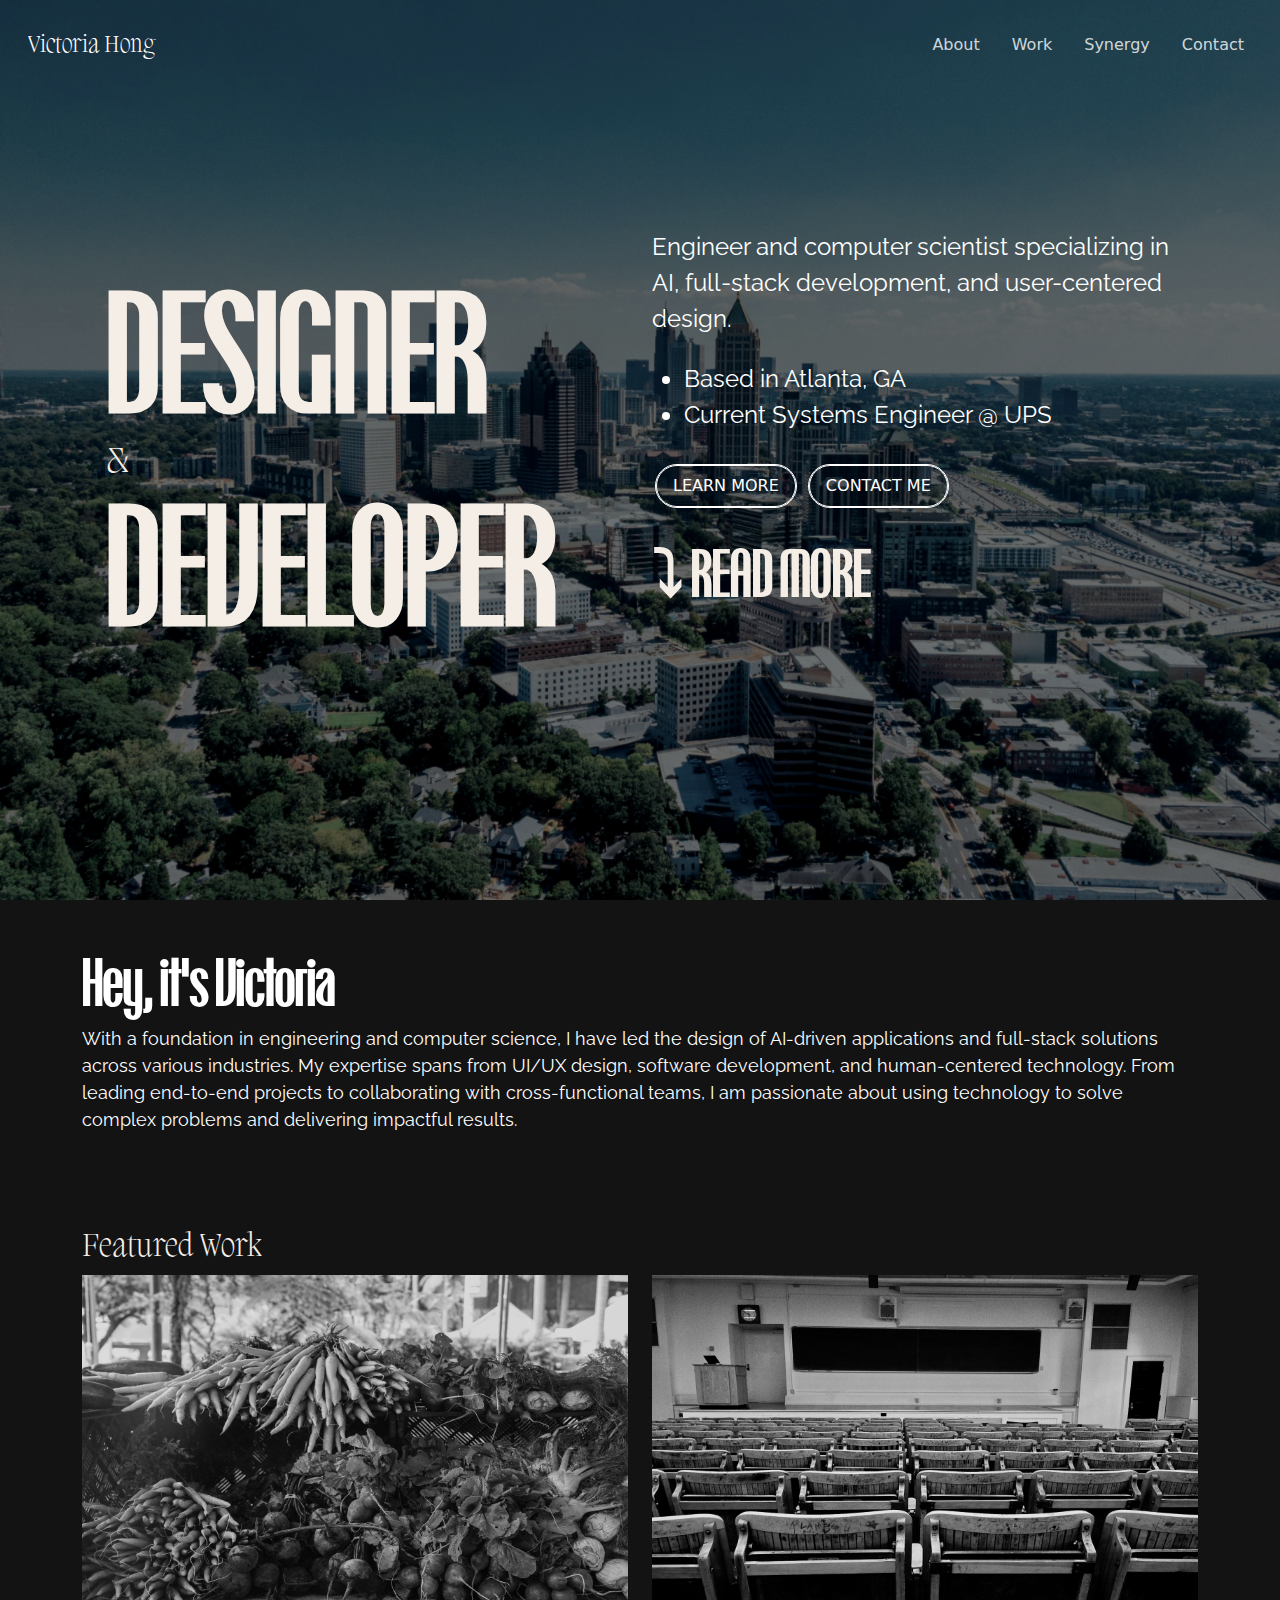
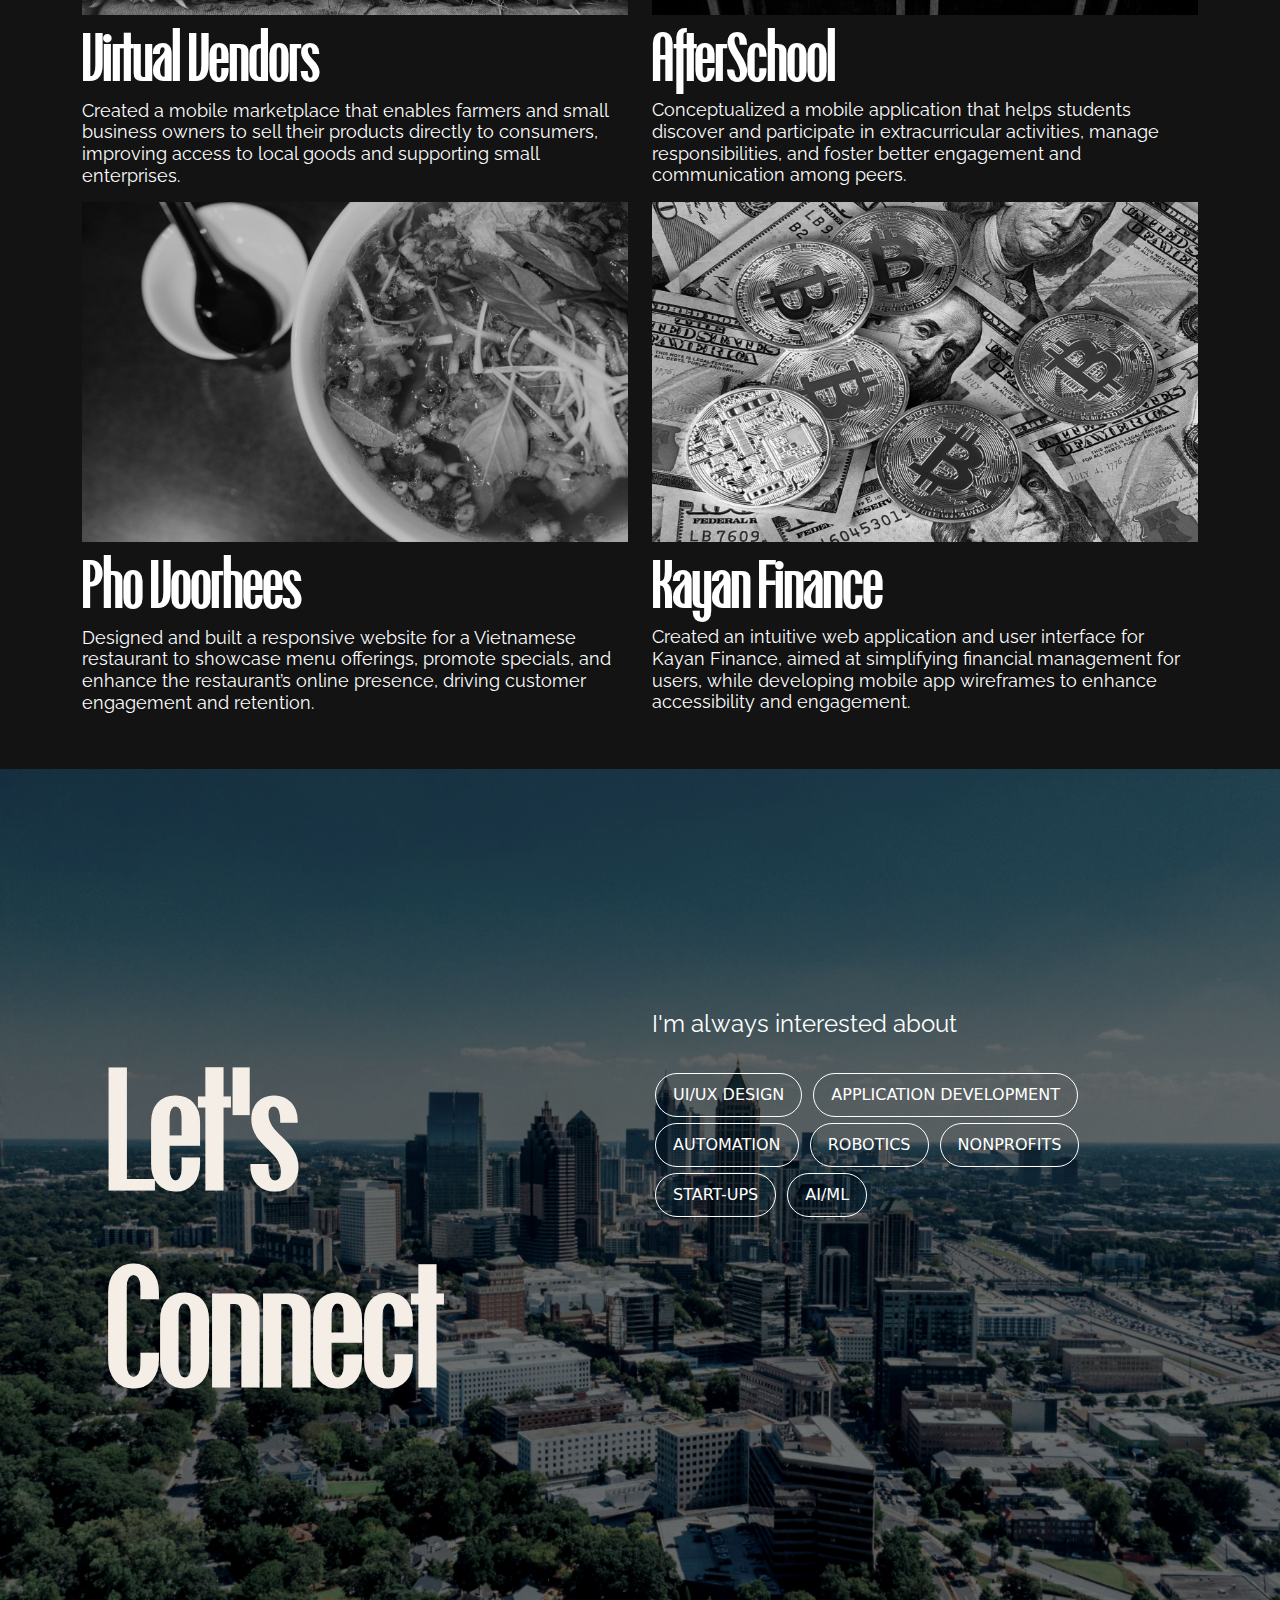
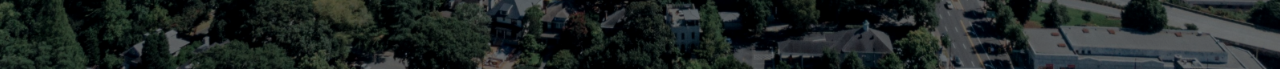
==== index.html @ 9d94641c "Fixed Virtual Vendors and Added Img" ====
<!DOCTYPE html>
<html lang="en">

<head>
  <meta charset="utf-8">
  <meta content="width=device-width, initial-scale=1.0" name="viewport">

  <title>Victoria Hong</title>
  <meta content="" name="description">
  <meta content="" name="keywords">

  <!-- Google Fonts -->
  <link rel="preconnect" href="https://fonts.googleapis.com"> 
  <link rel="preconnect" href="https://fonts.gstatic.com" crossorigin> 
  <link href="https://fonts.googleapis.com/css2?family=Raleway:ital,wght@0,100..900;1,100..900&display=swap" rel="stylesheet">
  <link href="vendor/bootstrap/css/bootstrap.min.css" rel="stylesheet">
  <link href="vendor/bootstrap-icons/bootstrap-icons.css" rel="stylesheet">
  <link href="vendor/boxicons/css/boxicons.min.css" rel="stylesheet">
  <link href="vendor/glightbox/css/glightbox.min.css" rel="stylesheet">
  <link href="vendor/swiper/swiper-bundle.min.css" rel="stylesheet">

  <!-- Template Main CSS File -->
  <link href="style.css" rel="stylesheet">

  
</head>

<body>

  <!-- ======= Header ======= -->
  <header id="header" class="">
    <div class="d-flex justify-content-between">
      <div class="logo">
        <h1><a href="index.html">Victoria Hong</a></h1>
      </div>

      <nav id="navbar" class="navbar">
        <ul>
            <li><a class="nav-link scrollto" href="#about">About</a></li>
            <li><a class="nav-link scrollto" href="#portfolio">Work</a></li>
            <li><a class="nav-link scrollto" href="synergy.html">Synergy</a></li> 
            <li><a class="nav-link scrollto" href="#footer">Contact</a></li> 

        </ul>
        <i class="bi bi-list mobile-nav-toggle"></i>
      </nav><!-- .navbar -->
    </div>
  </header><!-- End Header -->

  <!-- ======= Hero Section ======= -->
  <section id="hero" class="d-flex justify-content-center align-items-center">
    <div class="container row">
        <div class="col-lg-6" data-aos="fade-left">
            <h1 class="uppercase">
                <span class="split">
                    <div>Designer</div>
                    <div class="symbol">
                        <h2>&</h2>
                    </div>
                </span>
            </h1>
            <h1 class="uppercase">
                <span class="split">
                    <div>Developer</div>
                </span>
            </h1>
        </div>
        <div class="col-lg-6" data-aos="fade-right">
            <p style="padding-bottom:8px;">Engineer and computer scientist specializing in AI, full-stack development, and user-centered design.</p>
            <div style="padding-bottom:16px;">
              <ul>
                <li>Based in Atlanta, GA</li>
                <li>Current Systems Engineer @ UPS</li>
              </ul>
            </div>

            <div>
                <a href="#about" class="btn-contact scrollto" style="margin: 0 .25em .5em;">Learn More</a>
                <a href="#footer" class="btn-contact scrollto" style="margin: 0 .25em .5em;">Contact Me</a>
            </div>
            <div data-aos="fade-down">
              <a href="#about" class="scrollto">
                <h3 class="uppercase" style="padding-top:16px;">&#10549; read more</h3>
              </a>
            </div>
        </div>
    </div>
  </section><!-- End Hero -->

  <main id="main">
    <!-- ======= About Section ======= -->
     <section id="about" class="about section-bg">
        <div class="container" data-aos="fade-up">
            <h2 class="">
                Hey, it's Victoria
            </h2>
            <p>
                With a foundation in engineering and computer science, I have led 
                the design of AI-driven applications and full-stack solutions across 
                various industries. My expertise spans from UI/UX design, software development, 
                and human-centered technology. From leading end-to-end projects to 
                collaborating with cross-functional teams, I am passionate about using 
                technology to solve complex problems and delivering impactful results.
            </p>
         <!--   
            <div>
                <a href="#about" class="btn-contact scrollto">Read My Story</a>
            </div>
-->
        </div>

     </section>

    <!-- ======= Portfolio Section ======= -->
    <section id="portfolio" class="portfolio section-bg">
      <div class="container">

        <div class="" data-aos="fade-up">
          <h1>Featured Work</h1>
        </div>

        <div class="row portfolio-container">
          <div class="col-lg-6 col-md-6 portfolio-item filter-app" data-aos="fade-up" style="padding-bottom: 8px;">
            <div class="portfolio-links">
              <a href="virtualvendors.html" title="Virtual Vendors">
                <img src="img/portfolio/VirtualVendors.jpg" class="img-fluid" alt="">
              </a>
            </div>
            <div class="portfolio-info">
              <a href="virtualvendors.html" title="Virtual Vendors"><h2>Virtual Vendors</h2></a>
              <h3>Created a mobile marketplace that enables farmers and small business owners to sell 
                their products directly to consumers, improving access to local goods and supporting 
                small enterprises.</h3>
            </div>
          </div>
<!--
          <div class="col-lg-6 col-md-6 portfolio-item filter-app" data-aos="fade-up">
            <div class="portfolio-links">
              <a href="zumper.html" title="Zumper">
                <img src="img/portfolio/Zumper.png" class="img-fluid" alt="">
              </a>
            </div>
            <div class="portfolio-info">
              <a href="zumper.html" title="Zumper"><h2>Zumper</h2></a>
              <h3>Integrated social and collaborative functionalities into a home-finding platform, 
                streamlining the process of finding compatible roommates and fostering a more 
                interactive, community-oriented experience.</h3>
            </div>
          </div>

          <div class="col-lg-6 col-md-6 portfolio-item filter-app" data-aos="fade-up" style="padding-bottom: 8px;">
            <div class="portfolio-links">
              <a href="/img/portfolio/getinvolved.pdf" title="getInvolved">
                <img src="img/portfolio/getInvolved.jpg" class="img-fluid" alt="">
              </a>
            </div>
            <div>
              <a href="/img/portfolio/getinvolved.pdf" title="getInvolved"><h2>getInvolved</h2></a>
              <h3>Removed barriers to facilitate student discovery and growth</h3>
            </div>
          </div>
-->
          <div class="col-lg-6 col-md-6 portfolio-item filter-app" data-aos="fade-up" style="padding-bottom: 8px;">
            <div class="portfolio-links">
              <a href="afterschool.html" title="AfterSchool">
                <img src="img/portfolio/AfterSchool.jpg" class="img-fluid" alt="">
              </a>
            </div>
            <div class="portfolio-info">
              <a href="afterschool.html" title="AfterSchool"><h2>AfterSchool</h2></a>
              <h3>Conceptualized a mobile application that helps students discover and 
                participate in extracurricular activities, manage responsibilities, and foster 
                better engagement and communication among peers.</h3>
            </div>
          </div>

          <div class="col-lg-6 col-md-6 portfolio-item filter-app" data-aos="fade-up" style="padding-bottom: 8px;">
            <div class="portfolio-links">
              <a href="https://github.com/vkh12/phovoorhees?tab=readme-ov-file" title="Pho Voorhees">
                <img src="img/portfolio/PhoVoorhees.jpg"class="img-fluid" alt="">
              </a>
            </div>
            <div class="portfolio-info">
              <a href="https://github.com/vkh12/phovoorhees?tab=readme-ov-file" title="Pho Voorhees"><h2>Pho Voorhees</h2></a>
              <h3>Designed and built a responsive website for a Vietnamese restaurant to showcase menu 
                offerings, promote specials, and enhance the restaurant’s online presence, driving 
                customer engagement and retention.</h3>
            </div>
          </div>

          <div class="col-lg-6 col-md-6 portfolio-item filter-app" data-aos="fade-up" style="padding-bottom: 8px;">
            <div class="portfolio-links">
              <a href="https://github.com/vkh12/KayanFinance" title="Kayan Finance">
                <img src="img/portfolio/KayanFinance.jpg"class="img-fluid" alt="">
              </a>
            </div>
            <div class="portfolio-info">
              <a href="https://github.com/vkh12/KayanFinance" title="Kayan Finance"><h2>Kayan Finance</h2></a>
              <h3>Created an intuitive web application and user interface for Kayan Finance, aimed at simplifying financial management for users, while developing mobile app wireframes to enhance accessibility and engagement.</h3>
            </div>
          </div>

        </div>

      </div>
    </section><!-- End Portfolio Section -->

  </main><!-- End #main -->

  <!-- ======= Footer ======= -->
  <footer id="footer" class="d-flex flex-column justify-content-center align-items-center">
    <div class="container row" data-aos="fade-up">
        <div class="col-md-6">
            <h1 class="uppercase">
                <div>Let's</div>
                <div>Connect</div>
            </h1>
        </div>
        <div class="col-md-6">
            <div>
                <p style="padding-bottom:16px;">I'm always interested about</p>
                <div>
                    <a class="btn btn-interests">UI/UX Design</a>
                    <a class="btn btn-interests">Application Development</a>
                    <a class="btn btn-interests">Automation</a>
                    <a class="btn btn-interests">Robotics</a>
                    <a class="btn btn-interests">Nonprofits</a>
                    <a class="btn btn-interests">Start-ups</a>
                    <a class="btn btn-interests">AI/ML</a>
                </div>
            </div>
        </div>
    </div>
  </footer><!-- End Footer -->

<!-- Vendor JS Files -->
<script src="vendor/aos/aos.js"></script>
<script src="vendor/bootstrap/js/bootstrap.bundle.min.js"></script>
<script src="vendor/glightbox/js/glightbox.min.js"></script>
<script src="vendor/isotope-layout/isotope.pkgd.min.js"></script>
<script src="vendor/swiper/swiper-bundle.min.js"></script>
<script src="vendor/php-email-form/validate.js"></script>

<!-- Template Main JS File -->
<script src="main.js"></script>

</body>

</html>
---- style.css ----
/*--------------------------------------------------------------
# General
--------------------------------------------------------------*/
@font-face {
    font-family: Migra; 
    src: url('Migra-Extralight.otf');
}
@font-face {
    font-family: PPTalisman;
    src: url(PPTalisman-Compressed-Medium.otf);
}
body {
  color: white;
}
a {
  color: white;
  text-decoration: none;
  text-transform: none;
}
h1 {
  font-family: "PPTalisman",sans-serif;
  font-size: 164px;
  font-weight: 600;
  letter-spacing: -2%;
  color: #f5eee6;
  font-feature-settings: "lnum";
}
h2 {
  font-family: "Migra", sans-serif;
  font-weight: 400;
  font-style: normal;
  color: #f5eee6;
  font-size: 36px;
  font-feature-settings: "lnum";
}
p {
  font-family: "Raleway", sans-serif;
  font-weight: 400;
  font-style: normal;
  color: white;
  font-size: 24px;
  font-feature-settings: "lnum";
}


/*--------------------------------------------------------------
# Back to top button
--------------------------------------------------------------*/
.back-to-top {
  position: fixed;
  visibility: hidden;
  opacity: 0;
  right: 15px;
  bottom: 15px;
  z-index: 996;
  background: #1bac91;
  width: 40px;
  height: 40px;
  border-radius: 4px;
  transition: all 0.4s;
}
.back-to-top i {
  font-size: 28px;
  color: #fff;
  line-height: 0;
}
.back-to-top:hover {
  background: #21cfaf;
  color: #fff;
}
.back-to-top.active {
  visibility: visible;
  opacity: 1;
}

/*--------------------------------------------------------------
# Disable aos animation delay on mobile devices
--------------------------------------------------------------*/
@media screen and (max-width: 768px) {
  [data-aos-delay] {
    transition-delay: 0 !important;
  }
}
/*--------------------------------------------------------------
# Header
--------------------------------------------------------------*/
#header {
  background: transparent;
  position: absolute;
  width: 100%;
  left: 0;
  top: 0;
  z-index: 99;  
  padding: 24px 20px;
  transition: background 0.3s ease;
}
#header .logo h1 {
    font-size: 24px;
    font-weight: 500;
    font-family: "Migra", sans-serif;
    font-style: normal;
    padding: 8px 8px;

}
#header .logo h1 a, #header .logo h1 a:hover {
  color: #fff;
  text-decoration: none;
}

/*--------------------------------------------------------------
# Navigation Menu
--------------------------------------------------------------*/
/**
* Desktop Navigation 
*/
.navbar {
  padding: 0;
  margin-top:-10px;
}
.navbar ul {
  margin: 0;
  padding: 0;
  display: flex;
  list-style: none;
  align-items: center;
}
.navbar li {
  position: relative;
}
.navbar a, .navbar a:focus {
  display: flex;
  align-items: center;
  justify-content: space-between;
  font-size: 16px;
  color: rgba(255, 255, 255, 0.8);
  white-space: nowrap;
  transition: 0.3s;
  position: relative;
}
.navbar a i, .navbar a:focus i {
  font-size: 16px;
  line-height: 0;
  margin-left: 5px;
}
.navbar > ul > li > a:before {
  content: "";
  position: absolute;
  width: 100%;
  height: 3px;
  bottom: 3px;
  left: 0;
  background-color: white;
  visibility: hidden;
  transition: all 0.3s ease-in-out 0s;
}
.navbar a:hover:before, .navbar li:hover > a:before, .navbar .active:before {
  visibility: visible;
  width: 100%;
}
.navbar a:hover, .navbar .active, .navbar .active:focus, .navbar li:hover > a {
  color: #fff;
}
.navbar .dropdown ul {
  display: block;
  position: absolute;
  left: 0;
  top: 100%;
  margin: 0;
  padding: 8px 0;
  z-index: 99;
  opacity: 0;
  visibility: hidden;
  background-color: #131313;
  transition: 0.3s;
}
.navbar .dropdown ul li {
  min-width: 200px;
}
.navbar .dropdown ul a {
  padding: 8px 16px;
  font-size: 16px;
  text-transform: none;
  font-weight: 500;
  color: #062822;
}
.navbar .dropdown ul a i {
  font-size: 16px;
}
.navbar .dropdown ul a:hover, .navbar .dropdown ul .active:hover, .navbar .dropdown ul li:hover > a {
  color: #f5eee6;
}
.navbar .dropdown:hover > ul {
  opacity: 1;
  visibility: visible;
}
.navbar .dropdown .dropdown ul {
  top: 0;
  left: calc(100% - 30px);
  visibility: hidden;
}
.navbar .dropdown .dropdown:hover > ul {
  opacity: 1;
  top: 0;
  left: 100%;
  visibility: visible;
}
@media (max-width: 1366px) {
  .navbar .dropdown .dropdown ul {
    left: -90%;
  }
  .navbar .dropdown .dropdown:hover > ul {
    left: -100%;
  }
}

/**
* Mobile Navigation 
*/
.mobile-nav-toggle {
  color: #fff;
  font-size: 24px;
  cursor: pointer;
  display: none;
  line-height: 0;
  transition: 0.5s;
}

@media (max-width: 991px) {
  .mobile-nav-toggle {
    display: block;
    margin-top: 16px;

  }

  .navbar ul {
    display: none;
  }
}
.navbar-mobile {
  position: fixed;
  overflow: hidden;
  top: 0;
  right: 0;
  left: 0;
  bottom: 0;
  background-color: #131313;
  transition: 0.3s;
  z-index: 0;
}
.navbar-mobile .mobile-nav-toggle {
  position: absolute;
  top:16px;
  right:16px;
}
.navbar-mobile ul {
  display: block;
  position: absolute;
  top: 32px;
  right: 16px;
  bottom: 16px;
  left: 16px;
  padding: 16px 0;
  background-color: #131313;
  overflow-y: auto;
  transition: 0.3s;
}
.navbar-mobile > ul > li + li {
  margin: 0;
}
.navbar-mobile a:hover:before, .navbar-mobile li:hover > a:before, .navbar-mobile .active:before {
  visibility: hidden;
}
.navbar-mobile a, .navbar-mobile a:focus {
  padding: 16px 16px;
  font-size: 16px;
  color: white;
}
.navbar-mobile a:hover, .navbar-mobile .active, .navbar-mobile li:hover > a {
  color: #f5eee6;
}
.navbar-mobile .getstarted, .navbar-mobile .getstarted:focus {
  margin: 8px;
}
.navbar-mobile .dropdown ul {
  position: static;
  display: none;
  margin: 8px 16px;
  padding: 8px 0;
  z-index: 99;
  opacity: 1;
  visibility: visible;
  background: #fff;
  box-shadow: 0px 0px 30px rgba(127, 137, 161, 0.25);
}
.navbar-mobile .dropdown ul li {
  min-width: 200px;
}
.navbar-mobile .dropdown ul a {
  padding: 8px 8px;
}
.navbar-mobile .dropdown ul a i {
  font-size: 16px;
}
.navbar-mobile .dropdown ul a:hover, .navbar-mobile .dropdown ul .active:hover, .navbar-mobile .dropdown ul li:hover > a {
  color: #f5eee6;
}
.navbar-mobile .dropdown > .dropdown-active {
  display: block;
}

/*--------------------------------------------------------------
# Hero Section
--------------------------------------------------------------*/
#hero {
  width: 100%;
  height: calc(100vh);
  background: url("img/hero-bg.jpg") center center;
  background-size: cover;
  position: relative;
}
#hero:before {
  content: "";
  background: rgba(0, 0, 0, 0.4);
  position: absolute;
  bottom: 0;
  top: 0;
  left: 0;
  right: 0;
}
#hero .container {
  z-index: 1;
}
#hero .uppercase {
    text-transform: uppercase;
}
#hero .symbol{
    font-family: "Migra", sans-serif;
    font-weight: 400;
    font-style: normal;
    color: white;
    font-size: 36px;
    display: block;
    position: absolute;
}
#hero .split {
    display: inline;
}
#hero h1 {
    font-family: "PPTalisman",sans-serif;
    font-size: 164px;
    font-weight: 600;
    letter-spacing: -2%;
    color: #f5eee6;
    display: block;
    margin-block-start: 0.1em;
    margin-block-end: 0.1em;
    margin-inline-start: 0px;
    margin-inline-end: 0px;
}
#hero h2 {
    font-family: "Migra", sans-serif;
    font-weight: 400;
    font-style: normal;
    color: #f5eee6;
    font-size: 36px;
    display: block;
    position: absolute;
}
#hero h3 {
  font-family: "PPTalisman",sans-serif;
  font-size: 64px;
  font-weight: 600;
  letter-spacing: -2%;
  color: #f5eee6;
}
#hero p {
    font-family: "Raleway", sans-serif;
    font-weight: 400;
    font-style: normal;
    color: white;
    font-size: 24px;
}
#hero ul li {
  font-family: "Raleway", sans-serif;
  font-weight: 400;
  font-style: normal;
  color: white;
  font-size: 24px;
}
#hero .btn-contact {
    font-size:16px;
    font-weight: 400;
    text-decoration: none;
    text-transform: uppercase;
    display: inline-block;
    padding: 8px 16px;
    border-radius: 50px;
    border: 1px solid #fff;
    color: #fff;
    width: auto; 
    box-shadow: inset 0 0 20px rgba(255, 255, 255, 0);
    outline: 1px solid;
    outline-offset: 0px;
    transition: all 1250ms cubic-bezier(0.19, 1, 0.22, 1);
}
#hero .btn-contact:hover {
    border: 1px solid #fff;
    box-shadow: inset 0 0 20px rgba(255, 255, 255, .5), 0 0 20px rgba(255, 255, 255, .2);
    outline-color: rgba(255, 255, 255, 0);
    outline-offset: 15px;
    background: rgba(255, 255, 255, 0.25);
}
@media (min-width: 1024px) {
  #hero {
    background-attachment: fixed;
  }
}
@media (max-width: 992px) {
  #hero {
    height: calc(100vh);
  }
}
@media (max-width: 768px) {
  #hero h1 {
    font-family: "PPTalisman",sans-serif;
    font-size: 64px;
    font-weight: 600;
    letter-spacing: -2%;
    color: #f5eee6;
    display: block;
    margin-block-start: 0.1em;
    margin-block-end: 0.1em;
    margin-inline-start: 0px;
    margin-inline-end: 0px;
  }
  #hero h2 {
    font-family: "Migra", sans-serif;
    font-weight: 400;
    font-style: normal;
    color: #f5eee6;
    font-size: 24px;
    display: block;
    position: absolute;
  }
  #hero h3 {
    font-family: "PPTalisman",sans-serif;
    font-size: 32px;
    font-weight: 600;
    letter-spacing: -2%;
    color: #f5eee6;
  }
  #hero p {
    font-family: "Raleway", sans-serif;
    font-weight: 400;
    font-style: normal;
    color: white;
    font-size: 16px;
    line-height: 1.5rem;
  }
  #hero ul li {
    font-family: "Raleway", sans-serif;
    font-weight: 400;
    font-style: normal;
    color: white;
    font-size: 16px;
    line-height: 1.5rem;
  }
}
/*--------------------------------------------------------------
# Sections General
--------------------------------------------------------------*/
section {
  padding: 40px 0;
  overflow: hidden;
}

.section-bg {
  background-color: #131313;
}


/*--------------------------------------------------------------
# Breadcrumbs
--------------------------------------------------------------*/
.breadcrumbs {
  padding: 20px 0;
  background-color: #f7f7f7;
  min-height: 40px;
  margin-top: 72px;
}
@media (max-width: 992px) {
  .breadcrumbs {
    margin-top: 60px;
  }
}
.breadcrumbs h2 {
  font-size: 24px;
  font-weight: 300;
  margin: 0;
}
@media (max-width: 992px) {
  .breadcrumbs h2 {
    margin: 0 0 10px 0;
  }
}
.breadcrumbs ol {
  display: flex;
  flex-wrap: wrap;
  list-style: none;
  padding: 0;
  margin: 0;
  font-size: 14px;
}
.breadcrumbs ol li + li {
  padding-left: 10px;
}
.breadcrumbs ol li + li::before {
  display: inline-block;
  padding-right: 10px;
  color: #6c757d;
  content: "/";
}
@media (max-width: 768px) {
  .breadcrumbs .d-flex {
    display: block !important;
  }
  .breadcrumbs ol {
    display: block;
  }
  .breadcrumbs ol li {
    display: inline-block;
  }
}

/*--------------------------------------------------------------
# About Section
--------------------------------------------------------------*/

#about h1 {
    font-size: 24px;
    font-weight: 400;
    text-transform: uppercase;
    color: white;
    padding-bottom: 8px;
}
#about h2 {
    font-family: "PPTalisman",sans-serif;
    font-size: 64px;
    font-weight: 600;
    letter-spacing: -2%;
    color: white;
}
#about p{
    font-family: "Raleway", sans-serif;
    font-weight: 400;
    font-style: normal;
    color: white;
    font-size: 18px;
}
#about .uppercase {
    text-transform: uppercase;
}
#about .btn-contact {
    font-size:16px;
    font-weight: 400;
    text-decoration: none;
    text-transform: uppercase;
    display: inline-block;
    padding: 8px 16px;
    border-radius: 50px;
    border: 1px solid #fff;
    color: #fff;
    width: auto; 
    box-shadow: inset 0 0 20px rgba(255, 255, 255, 0);
    outline: 1px solid;
    outline-offset: 0px;
    transition: all 1250ms cubic-bezier(0.19, 1, 0.22, 1);
}
#about .btn-contact:hover {
    border: 1px solid #fff;
    box-shadow: inset 0 0 20px rgba(255, 255, 255, .5), 0 0 20px rgba(255, 255, 255, .2);
    outline-color: rgba(255, 255, 255, 0);
    outline-offset: 15px;
    background: rgba(255, 255, 255, 0.25);
}
@media (max-width: 768px) {
    #about h1 {
        font-size: 24px;
        font-weight: 400;
        text-transform: uppercase;
        color: white;
        padding-bottom: 8px;
    }
    #about h2 {
        font-family: "PPTalisman",sans-serif;
        font-size: 42px;
        font-weight: 600;
        letter-spacing: -2%;
        color: white;
    }
    #about h3 {
        font-size: 16px;
        color: white;
    }
}

#about-header {
  width: 100%;
  height: calc(90vh);
  background: white;
  background-size: cover;
  position: relative;
  margin-top: 50px;
}

@media (max-width: 768px) {
    #about {
        padding: 32px 20px;
    }
    #about h1 {
        font-size: 18px;
        font-weight: 400;
        text-transform: uppercase;
        color: white;
        padding-bottom: 8px;
    }
    #about h2 {
        font-family: "PPTalisman",sans-serif;
        font-size: 48px;
        font-weight: 600;
        letter-spacing: -2%;
        color: white;
    }
    #about h3 {
        font-size: 16px;
        color: white;
    }
    #about p {
        font-family: "Raleway", sans-serif;
        font-weight: 400;
        font-style: normal;
        color: white;
        font-size: 16px;
        line-height: 1.5rem;
    }
}
/*--------------------------------------------------------------
# Synergy
--------------------------------------------------------------*/

#synergy-hero {
  width: 100%;
  height: calc(100vh);
  background: url("img/project/Synergy/SynergyHeader.jpg") center center;
  background-size: cover;
  position: relative;
  z-index: -2;
}
#synergy-hero:before {
  content: "";
  background: rgba(0, 0, 0, 0.5);
  position: absolute;
  bottom: 0;
  top: 0;
  left: 0;
  right: 0;
  z-index: -1;
}
#synergy-hero .uppercase {
  text-transform: uppercase;
}
#synergy-hero h1 {
  font-family: "PPTalisman", sans-serif;
  font-size: 96px;
  font-weight: 600;
  letter-spacing: -2%;
  color: white;
}
#synergy-hero h2 {
  font-family: "Migra", sans-serif;
  font-weight: 400;
  font-style: normal;
  color: white;
  font-size: 28px;
}
#synergy-hero h3 {
  font-family: "PPTalisman", sans-serif;
  font-size: 42px;
  font-weight: 600;
  color: #f5eee6;
}
@media (max-width: 768px) {
  #synergy-hero h1 {
    font-size: 64px;
  }
  #synergy-hero h2 {
    font-size: 24px;
  }
  #synergy-hero h3 {
    font-size: 32px;
  }
}
#synergy-hero .container {
  padding: 0 10%;
}

@media (max-width: 992px) {
  #synergy-hero .container {
    padding: 0 5%;
  }
}
#synergy-hero .btn {
  font-size: 16px;
  font-weight: 400;
  text-decoration: none;
  text-transform: uppercase;
  display: inline-block;
  padding: 8px 16px;
  border-radius: 50px;
  border: 1px solid #fff;
  color: #fff;
  box-shadow: inset 0 0 20px rgba(255, 255, 255, 0);
  outline: 1px solid;
  outline-offset: 0px;
  transition: all 1250ms cubic-bezier(0.19, 1, 0.22, 1);
}
#synergy-hero .btn:hover {
  border: 1px solid #fff;
  box-shadow: inset 0 0 20px rgba(255, 255, 255, .5), 0 0 20px rgba(255, 255, 255, .2);
  outline-color: rgba(255, 255, 255, 0);
  outline-offset: 15px;
  background: rgba(255, 255, 255, 0.25);
}

#synergy .section-bg {
  background-color: #131313;
}

#synergy h1 {
  font-family: "PPTalisman", sans-serif;
  font-size: 64px;
  font-weight: 600;
  letter-spacing: -2%;
  color: #f5eee6;
}

#synergy h2 {
  font-family: "Migra", sans-serif;
  font-weight: 400;
  font-style: normal;
  color: #f5eee6;
  font-size: 28px;
}

#synergy h3 {
  font-family: "PPTalisman", sans-serif;
  font-size: 28px;
  font-weight: 600;
  color: #f5eee6;
}

#synergy p {
  font-family: "Raleway", sans-serif;
  font-weight: 400;
  font-style: normal;
  color: white;
  font-size: 18px;
  line-height: 1.5em;
}

#synergy ul li {
  font-family: "Raleway", sans-serif;
  font-weight: 400;
  font-style: normal;
  color: white;
  font-size: 18px;
  line-height: 1.75rem;
}

@media (min-width: 1024px) {
  #synergy {
    background-attachment: fixed;
  }
}

@media (max-width: 768px) {
  #synergy h1 {
    font-size: 42px;
  }
  #synergy h2 {
    font-size: 24px;
  }
  #synergy h3 {
    font-size: 24px;
  }
  #synergy p {
    font-size: 16px;
    line-height: 1.5rem;
  }
  #synergy ul li {
    font-size: 16px;
    line-height: 1.5rem;
  }
}

#synergy .btn, #synergy-join .btn {
  font-size: 16px;
  font-weight: 400;
  text-decoration: none;
  text-transform: uppercase;
  display: inline-block;
  padding: 8px 16px;
  border-radius: 50px;
  border: 1px solid #fff;
  color: #fff;
  box-shadow: inset 0 0 20px rgba(255, 255, 255, 0);
  outline: 1px solid;
  outline-offset: 0px;
  transition: all 1250ms cubic-bezier(0.19, 1, 0.22, 1);
}
#synergy .btn:hover, #synergy-join .btn:hover {
  border: 1px solid #fff;
  box-shadow: inset 0 0 20px rgba(255, 255, 255, .5), 0 0 20px rgba(255, 255, 255, .2);
  outline-color: rgba(255, 255, 255, 0);
  outline-offset: 15px;
  background: rgba(255, 255, 255, 0.25);
}
/*--------------------------------------------------------------
# Synergy - Mission, About, Join Sections
--------------------------------------------------------------*/

/* General padding for all sections */
.synergy {
  padding: 80px 10% 80px 10%;
}

@media (max-width: 768px) {
  .synergy {
    padding: 50px 5% 50px 5%;
  }
}

#synergy-mission h1, #synergy-about h1, #synergy-join h1 {
  font-family: "PPTalisman", sans-serif;
  font-size: 64px;
  font-weight: 600;
  color: #f5eee6;
  letter-spacing: 1px;
}

#synergy-mission p, #synergy-about p, #synergy-join p {
  font-family: "Raleway", sans-serif;
  font-weight: 400;
  color: white;
  font-size: 18px;
  line-height: 1.5em;
}

@media (max-width: 768px) {
  #synergy-mission h1, #synergy-about h1, #synergy-join h1 {
    font-size: 42px;
  }

  #synergy-mission p, #synergy-about p, #synergy-join p {
    font-size: 16px;
  }
}

#synergy-mission h2, #synergy-about h2, #synergy-join h2 {
  font-family: "Migra", sans-serif;
  font-weight: 400;
  font-size: 28px;
  color: #f5eee6;
}

@media (max-width: 768px) {
  #synergy-mission h2, #synergy-about h2, #join h2 {
    font-size: 24px;
  }
}
/*--------------------------------------------------------------
# Portfolio
--------------------------------------------------------------*/
#portfolio h1 {
  font-family: "Migra", sans-serif;
  font-weight: 400;
  font-style: normal;
  color: #f5eee6;
  font-size: 32px;
}
#portfolio h2 {
  font-family: "PPTalisman",sans-serif;
  font-size: 64px;
  font-weight: 600;
  letter-spacing: -2%;
  color: white;
}
#portfolio h3 {
  font-family: "Raleway", sans-serif;
  font-weight: 400;
  font-style: normal;
  color: white;
  font-size: 18px;
}
#portfolio p{
  font-family: "Raleway", sans-serif;
  font-weight: 400;
  font-style: normal;
  color: white;
  font-size: 24px;
}
@media (max-width: 768px) {
  #portfolio h1 {
    font-family: "Migra", sans-serif;
    font-weight: 400;
    font-style: normal;
    color: #f5eee6;
    font-size: 24px;
  }
  #portfolio h2 {
      font-family: "PPTalisman",sans-serif;
      font-size: 42px;
      font-weight: 600;
      letter-spacing: -2%;
      color: white;
  }
  #portfolio h3 {
    font-family: "Raleway", sans-serif;
    font-weight: 400;
    font-style: normal;
    color: white;
    font-size: 16px;
    line-height: 1.5rem;
  }
}

/*--------------------------------------------------------------
# Virtual Vendors
--------------------------------------------------------------*/

#virtualvendors-hero{
  width: 100%;
  height: calc(100vh);
  background: url("img/project/VirtualVendors/VirtualVendorsHeader.jpg") center center;
  background-size: cover;
  position: relative;
  z-index: -2;
}
#virtualvendors-hero:before {
  content: "";
  background: rgba(0, 0, 0, 0.4);
  position: absolute;
  bottom: 0;
  top: 0;
  left: 0;
  right: 0;
  z-index: -1;
}
#virtualvendors-hero .uppercase {
  text-transform: uppercase;
}
#virtualvendors-hero h1 {
  font-family: "PPTalisman",sans-serif;
  font-size: 104px;
  font-weight: 600;
  letter-spacing: -2%;
  color: white;
}
#virtualvendors-hero h2 {
  font-family: "Migra", sans-serif;
  font-weight: 400;
  font-style: normal;
  color: white;
  font-size: 28px;
}
#virtualvendors-hero h3 {
  font-family: "PPTalisman",sans-serif;
  font-size: 46px;
  font-weight: 600;
  color: #f5eee6;
}
@media (max-width: 768px) {
  #virtualvendors-hero  h1 {
    font-family: "PPTalisman",sans-serif;
    font-size: 64px;
    font-weight: 600;
    letter-spacing: -2%;
    color: white;
  }
  #virtualvendors-hero h2 {
    font-family: "Migra", sans-serif;
    font-weight: 400;
    font-style: normal;
    color: white;
    font-size: 24px;
  }
  #virtualvendors-hero h3 {
    font-family: "PPTalisman",sans-serif;
    font-size: 32px;
    font-weight: 600;
    color: #f5eee6;
  }
}
#virtualvendors-hero .container {
  padding: 0 10% 0 10%;
}

@media (max-width: 992px) {
  #virtualvendors-hero .container {
    padding: 0 5% 0 5%;
  }
}
#virtualvendors-hero .btn {
  font-size:16px;
  font-weight: 400;
  text-decoration: none;
  text-transform: uppercase;
  display: inline-block;
  padding: 8px 16px;
  border-radius: 50px;
  border: 1px solid #fff;
  color: #fff;
  width: auto; 
  box-shadow: inset 0 0 20px rgba(255, 255, 255, 0);
  outline: 1px solid;
  outline-offset: 0px;
  transition: all 1250ms cubic-bezier(0.19, 1, 0.22, 1);
}
#virtualvendors-hero .btn:hover {
  border: 1px solid #fff;
  box-shadow: inset 0 0 20px rgba(255, 255, 255, .5), 0 0 20px rgba(255, 255, 255, .2);
  outline-color: rgba(255, 255, 255, 0);
  outline-offset: 15px;
  background: rgba(255, 255, 255, 0.25);
}

#virtualvendors .section-bg {
  background-color: #131313;
}
#virtualvendors h1 {
  font-family: "PPTalisman",sans-serif;
  font-size: 64px;
  font-weight: 600;
  letter-spacing: -2%;
  color: #f5eee6;
}
#virtualvendors h2 {
  font-family: "Migra", sans-serif;
  font-weight: 400;
  font-style: normal;
  color: #f5eee6;
  font-size: 28px;
}
#virtualvendors h3 {
  font-family: "PPTalisman",sans-serif;
  font-size: 28px;
  font-weight: 600;
  letter-spacing: 1px;
  color: #f5eee6;
}
#virtualvendors p {
  font-family: "Raleway", sans-serif;
  font-weight: 400;
  font-style: normal;
  color: white;
  font-size: 18px;
  line-height: 1.5em;
}
#virtualvendors ul li {
  font-family: "Raleway", sans-serif;
  font-weight: 400;
  font-style: normal;
  color: white;
  font-size: 18px;
  line-height: 1.75rem;
}
#virtualvendors .btn {
  font-size:16px;
  font-weight: 400;
  text-decoration: none;
  text-transform: uppercase;
  display: inline-block;
  padding: 8px 16px;
  border-radius: 50px;
  border: 1px solid #fff;
  color: #fff;
  width: auto; 
  box-shadow: inset 0 0 20px rgba(255, 255, 255, 0);
  outline: 1px solid;
  outline-offset: 0px;
  transition: all 1250ms cubic-bezier(0.19, 1, 0.22, 1);
}
#virtualvendors .btn:hover {
  border: 1px solid #fff;
  box-shadow: inset 0 0 20px rgba(255, 255, 255, .5), 0 0 20px rgba(255, 255, 255, .2);
  outline-color: rgba(255, 255, 255, 0);
  outline-offset: 15px;
  background: rgba(255, 255, 255, 0.25);
}
@media (min-width: 1024px) {
  #virtualvendors {
    background-attachment: fixed;
  }
}
@media (max-width: 768px) {
  #virtualvendors  h1 {
    font-family: "PPTalisman",sans-serif;
    font-size: 42px;
    font-weight: 600;
    letter-spacing: -2%;
    color: #f5eee6;
  }
  #virtualvendors h2 {
    font-family: "Migra", sans-serif;
    font-weight: 400;
    font-style: normal;
    color: #f5eee6;
    font-size: 24px;
  }
  #virtualvendors h3 {
    font-family: "PPTalisman",sans-serif;
    font-size: 24px;
    font-weight: 600;
    color: #f5eee6;
    letter-spacing: 1px;
  }
  #virtualvendors p {
    font-family: "Raleway", sans-serif;
    font-weight: 400;
    font-style: normal;
    color: white;
    font-size: 16px;
    line-height: 1.5rem;
  }
  #virtualvendors ul li {
    font-family: "Raleway", sans-serif;
    font-weight: 400;
    font-style: normal;
    color: white;
    font-size: 16px;
    line-height: 1.5rem;
  }
}
#virtualvendors .container {
  padding: 0 10% 0 10%;
}

@media (max-width: 992px) {
  #virtualvendors .container {
    padding: 0 5% 0 5%;
  }
}

/*--------------------------------------------------------------
# Afterschool
--------------------------------------------------------------*/

#afterschool-hero{
  width: 100%;
  height: calc(100vh);
  background: url("img/project/AfterSchool/AfterSchoolHeader.jpg") center center;
  background-size: cover;
  position: relative;
  z-index: -2;
}
#afterschool-hero:before {
  content: "";
  background: rgba(0, 0, 0, 0.4);
  position: absolute;
  bottom: 0;
  top: 0;
  left: 0;
  right: 0;
  z-index: -1;
}
#afterschool-hero .uppercase {
  text-transform: uppercase;
}
#afterschool-hero h1 {
  font-family: "PPTalisman",sans-serif;
  font-size: 104px;
  font-weight: 600;
  letter-spacing: -2%;
  color: white;
}
#afterschool-hero h2 {
  font-family: "Migra", sans-serif;
  font-weight: 400;
  font-style: normal;
  color: white;
  font-size: 28px;
}
#afterschool-hero h3 {
  font-family: "PPTalisman",sans-serif;
  font-size: 46px;
  font-weight: 600;
  color: #f5eee6;
}
@media (max-width: 768px) {
  #afterschool-hero  h1 {
    font-family: "PPTalisman",sans-serif;
    font-size: 64px;
    font-weight: 600;
    letter-spacing: -2%;
    color: white;
  }
  #afterschool-hero h2 {
    font-family: "Migra", sans-serif;
    font-weight: 400;
    font-style: normal;
    color: white;
    font-size: 24px;
  }
  #afterschool-hero h3 {
    font-family: "PPTalisman",sans-serif;
    font-size: 32px;
    font-weight: 600;
    color: #f5eee6;
  }
}
#afterschool-hero .container {
  padding: 0 10% 0 10%;
}

@media (max-width: 992px) {
  #afterschool-hero .container {
    padding: 0 5% 0 5%;
  }
}
#afterschool-hero .btn {
  font-size:16px;
  font-weight: 400;
  text-decoration: none;
  text-transform: uppercase;
  display: inline-block;
  padding: 8px 16px;
  border-radius: 50px;
  border: 1px solid #fff;
  color: #fff;
  width: auto; 
  box-shadow: inset 0 0 20px rgba(255, 255, 255, 0);
  outline: 1px solid;
  outline-offset: 0px;
  transition: all 1250ms cubic-bezier(0.19, 1, 0.22, 1);
}
#afterschool-hero .btn:hover {
  border: 1px solid #fff;
  box-shadow: inset 0 0 20px rgba(255, 255, 255, .5), 0 0 20px rgba(255, 255, 255, .2);
  outline-color: rgba(255, 255, 255, 0);
  outline-offset: 15px;
  background: rgba(255, 255, 255, 0.25);
}
#afterschool .section-bg {
  background-color: #131313;
}
#afterschool h1 {
  font-family: "PPTalisman",sans-serif;
  font-size: 64px;
  font-weight: 600;
  letter-spacing: -2%;
  color: #f5eee6;
}
#afterschool h2 {
  font-family: "Migra", sans-serif;
  font-weight: 400;
  font-style: normal;
  color: #f5eee6;
  font-size: 28px;
}
#afterschool h3 {
  font-family: "PPTalisman",sans-serif;
  font-size: 28px;
  font-weight: 600;
  color: #f5eee6;
  letter-spacing: 1px;
}
#afterschool p {
  font-family: "Raleway", sans-serif;
  font-weight: 400;
  font-style: normal;
  color: white;
  font-size: 18px;
  line-height: 1.5em;
}
#afterschool ul li {
  font-family: "Raleway", sans-serif;
  font-weight: 400;
  font-style: normal;
  color: white;
  font-size: 18px;
  line-height: 1.75rem;
}
@media (min-width: 1024px) {
  #afterschool {
    background-attachment: fixed;
  }
}
@media (max-width: 768px) {
  #afterschool  h1 {
    font-family: "PPTalisman",sans-serif;
    font-size: 42px;
    font-weight: 600;
    letter-spacing: -2%;
    color: #f5eee6;
  }
  #afterschool h2 {
    font-family: "Migra", sans-serif;
    font-weight: 400;
    font-style: normal;
    color: #f5eee6;
    font-size: 24px;
  }
  #afterschool h3 {
    font-family: "PPTalisman",sans-serif;
    font-size: 24px;
    font-weight: 600;
    color: #f5eee6;
    letter-spacing: 1px;
  }
  #afterschool p {
    font-family: "Raleway", sans-serif;
    font-weight: 400;
    font-style: normal;
    color: white;
    font-size: 16px;
    line-height: 1.5rem;
  }
  #afterschool ul li {
    font-family: "Raleway", sans-serif;
    font-weight: 400;
    font-style: normal;
    color: white;
    font-size: 16px;
    line-height: 1.5rem;
  }
}
#afterschool .container {
  padding: 0 10% 0 10%;
}
#afterschool .btn {
  font-size:16px;
  font-weight: 400;
  text-decoration: none;
  text-transform: uppercase;
  display: inline-block;
  padding: 8px 16px;
  border-radius: 50px;
  border: 1px solid #fff;
  color: #fff;
  width: auto; 
  box-shadow: inset 0 0 20px rgba(255, 255, 255, 0);
  outline: 1px solid;
  outline-offset: 0px;
  transition: all 1250ms cubic-bezier(0.19, 1, 0.22, 1);
}
#afterschool .btn:hover {
  border: 1px solid #fff;
  box-shadow: inset 0 0 20px rgba(255, 255, 255, .5), 0 0 20px rgba(255, 255, 255, .2);
  outline-color: rgba(255, 255, 255, 0);
  outline-offset: 15px;
  background: rgba(255, 255, 255, 0.25);
}
@media (max-width: 992px) {
  #afterschool .container {
    padding: 0 5% 0 5%;
  }
}

/*--------------------------------------------------------------
# Zumper
--------------------------------------------------------------*/

#zumper-hero{
  width: 100%;
  height: calc(100vh);
  background: url("img/project/Zumper/ZumperHeader.jpg") center center;
  background-size: cover;
  position: relative;
  z-index: -2;
}
#zumper-hero:before {
  content: "";
  background: rgba(0, 0, 0, 0.4);
  position: absolute;
  bottom: 0;
  top: 0;
  left: 0;
  right: 0;
  z-index: -1;
}
#zumper-hero .uppercase {
  text-transform: uppercase;
}
#zumper-hero h1 {
  font-family: "PPTalisman",sans-serif;
  font-size: 104px;
  font-weight: 600;
  letter-spacing: -2%;
  color: white;
}
#zumper-hero h2 {
  font-family: "Migra", sans-serif;
  font-weight: 400;
  font-style: normal;
  color: white;
  font-size: 28px;
}
#zumper-hero h3 {
  font-family: "PPTalisman",sans-serif;
  font-size: 46px;
  font-weight: 600;
  color: #f5eee6;
}
@media (max-width: 768px) {
  #zumper-hero  h1 {
    font-family: "PPTalisman",sans-serif;
    font-size: 64px;
    font-weight: 600;
    letter-spacing: -2%;
    color: white;
  }
  #zumper-hero h2 {
    font-family: "Migra", sans-serif;
    font-weight: 400;
    font-style: normal;
    color: white;
    font-size: 24px;
  }
  #zumper-hero h3 {
    font-family: "PPTalisman",sans-serif;
    font-size: 32px;
    font-weight: 600;
    color: #f5eee6;
  }
}
#zumper-hero .container {
  padding: 0 10% 0 10%;
}

@media (max-width: 992px) {
  #zumper-hero .container {
    padding: 0 5% 0 5%;
  }
}
#zumper .section-bg {
  background-color: #131313;
}
#zumper h1 {
  font-family: "PPTalisman",sans-serif;
  font-size: 64px;
  font-weight: 600;
  letter-spacing: -2%;
  color: #f5eee6;
}
#zumper h2 {
  font-family: "Migra", sans-serif;
  font-weight: 400;
  font-style: normal;
  color: #f5eee6;
  font-size: 28px;
}
#zumper h3 {
  font-family: "Migra", sans-serif;
  font-weight: 400;
  font-style: normal;
  color: #f5eee6;
  font-size: 28px;
  letter-spacing: 1px;
}
#zumper p {
  font-family: "Raleway", sans-serif;
  font-weight: 400;
  font-style: normal;
  color: white;
  font-size: 18px;
  line-height: 1.5em;
  font-feature-settings: "lnum";
}
@media (min-width: 1024px) {
  #zumper {
    background-attachment: fixed;
  }
}

@media (max-width: 768px) {
  #zumper  h1 {
    font-family: "PPTalisman",sans-serif;
    font-size: 42px;
    font-weight: 600;
    letter-spacing: -2%;
    color: #f5eee6;
  }
  #zumper h2 {
    font-family: "Migra", sans-serif;
    font-weight: 400;
    font-style: normal;
    color: #f5eee6;
    font-size: 24px;
  }
  #zumper h3 {
    font-family: "PPTalisman",sans-serif;
    font-size: 32px;
    font-weight: 600;
    color: #f5eee6;
    letter-spacing: 1px;
  }
  #zumper p {
    font-family: "Raleway", sans-serif;
    font-weight: 400;
    font-style: normal;
    color: white;
    font-size: 16px;
    line-height: 1.5rem;
    font-feature-settings: "lnum";
  }
}
#zumper .container {
  padding: 0 10% 0 10%;
}

@media (max-width: 992px) {
  #zumper .container {
    padding: 0 5% 0 5%;
  }
}

/*--------------------------------------------------------------
# Footer
--------------------------------------------------------------*/
#footer {
    width: 100%;
    height: calc(100vh);
    background: url("img/hero-bg.jpg") center center;
    background-size: cover;
    position: relative;
    padding: 0;
  }
#footer:before {
    content: "";
    background: rgba(0, 0, 0, 0.4);
    position: absolute;
    bottom: 0;
    top: 0;
    left: 0;
    right: 0;
  }
#footer .container {
    z-index: 2;
  }

  #footer h1 {
    font-family: "PPTalisman",sans-serif;
    font-size: 164px;
    font-weight: 600;
    letter-spacing: -2%;
    color: #f5eee6;
    display: block;
    margin-block-start: 0.1em;
    margin-block-end: 0.1em;
    margin-inline-start: 0px;
    margin-inline-end: 0px;
}
#footer h2 {
    font-family: "Migra", sans-serif;
    font-weight: 400;
    font-style: normal;
    color: #f5eee6;
    font-size: 36px;
    display: block;
    position: absolute;
}
#footer p {
    font-family: "Raleway", sans-serif;
    font-weight: 400;
    font-style: normal;
    color: white;
    font-size: 24px;
}
#footer .btn {
    color: #fff;
    cursor: pointer;
    font-size:16px;
    font-weight: 400;
    margin: 0 .25em .5em;
    position: relative;
    text-decoration: none;
    text-transform: uppercase;
    border-radius: 50px;
    width: auto; 
    display: inline-block;
    padding: 8px 16px;
}
#footer .btn-interests {
    box-shadow: inset 0 0 20px rgba(255, 255, 255, 0);
    outline: 1px solid;
    outline-offset: 0px;
    transition: all 1250ms cubic-bezier(0.19, 1, 0.22, 1);
}
#footer .btn-interests:hover {
    border: 1px solid #fff;
    box-shadow: inset 0 0 20px rgba(255, 255, 255, .5), 0 0 20px rgba(255, 255, 255, .2);
    outline-color: rgba(255, 255, 255, 0);
    outline-offset: 15px;
    background: rgba(255, 255, 255, 0.25);
}

@media (max-width: 768px) {
    #footer h1 {
      font-family: "PPTalisman",sans-serif;
      font-size: 64px;
      font-weight: 600;
      letter-spacing: -2%;
      color: #f5eee6;
      display: block;
      margin-block-start: 0.1em;
      margin-block-end: 0.1em;
      margin-inline-start: 0px;
      margin-inline-end: 0px;
    }
    #footer p {
      font-family: "Raleway", sans-serif;
      font-weight: 400;
      font-style: normal;
      color: white;
      font-size: 16px;
      line-height: 1.5rem;
    }
  }
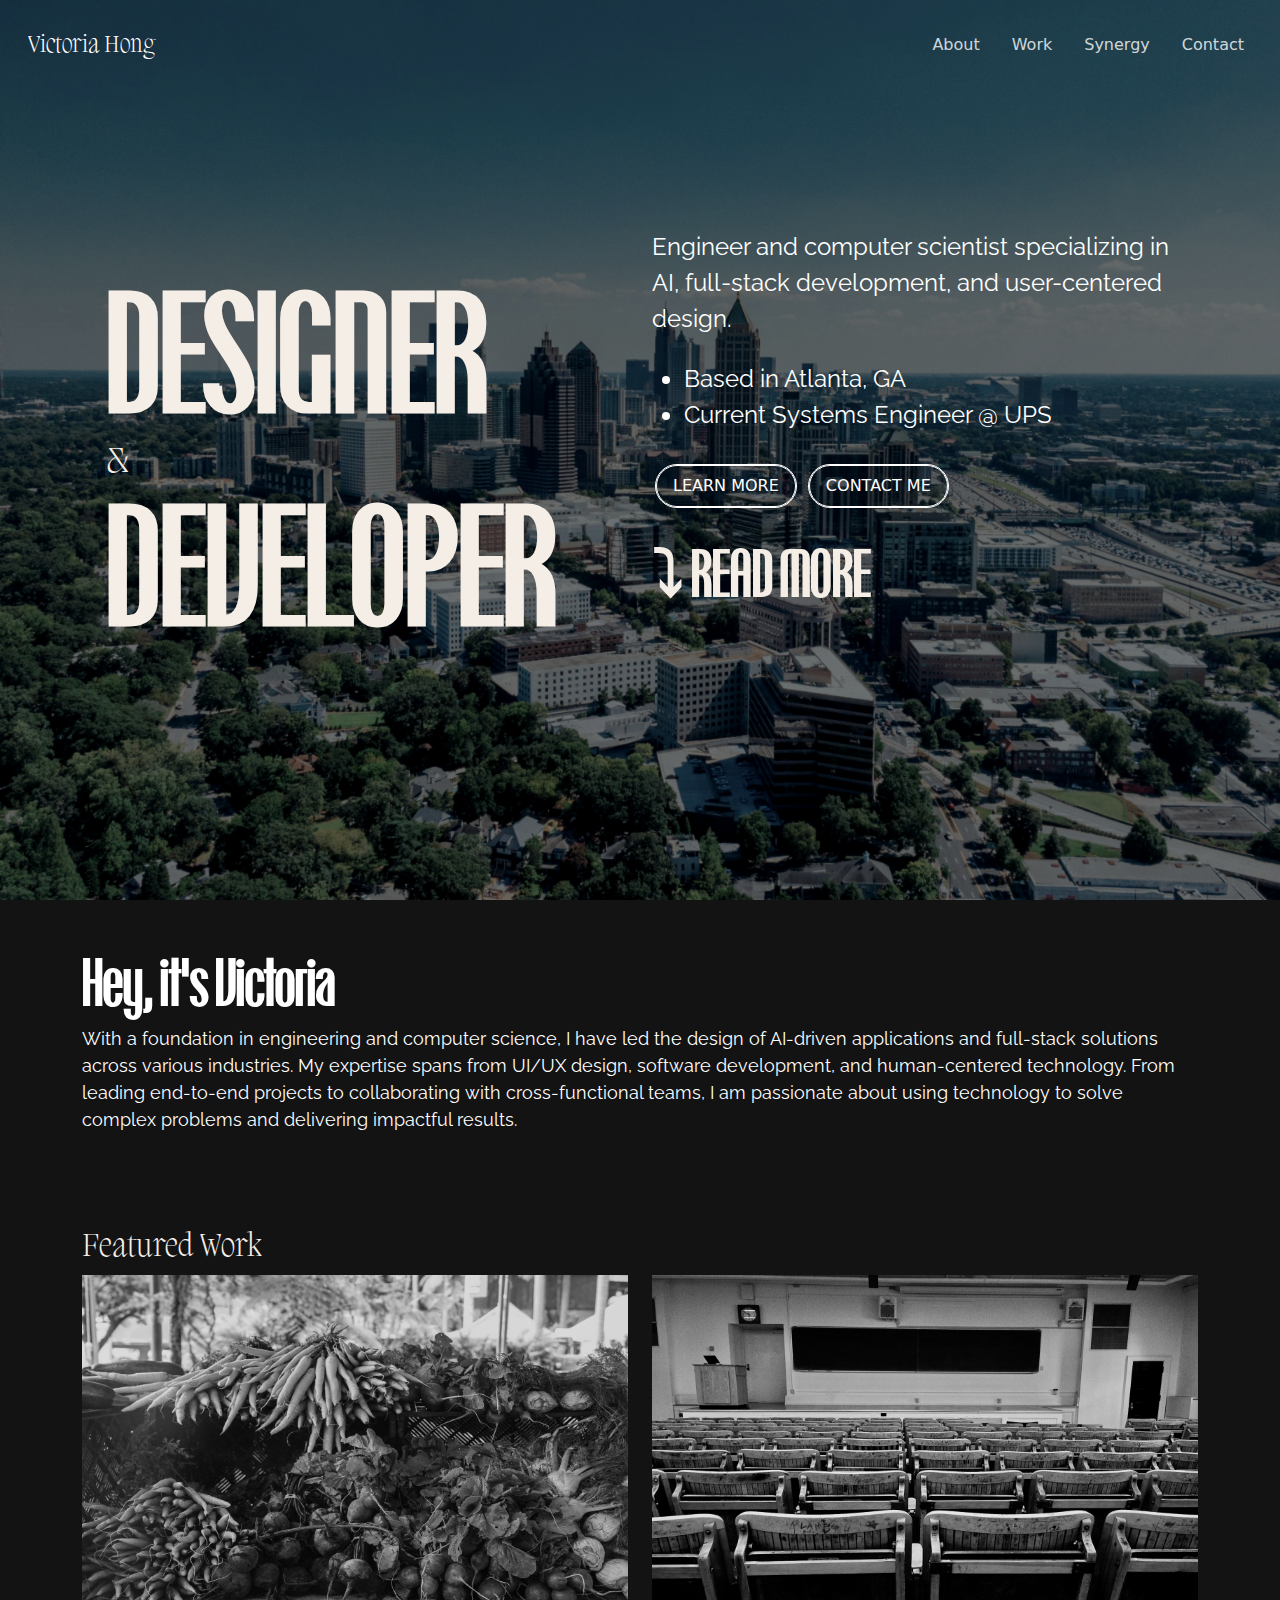
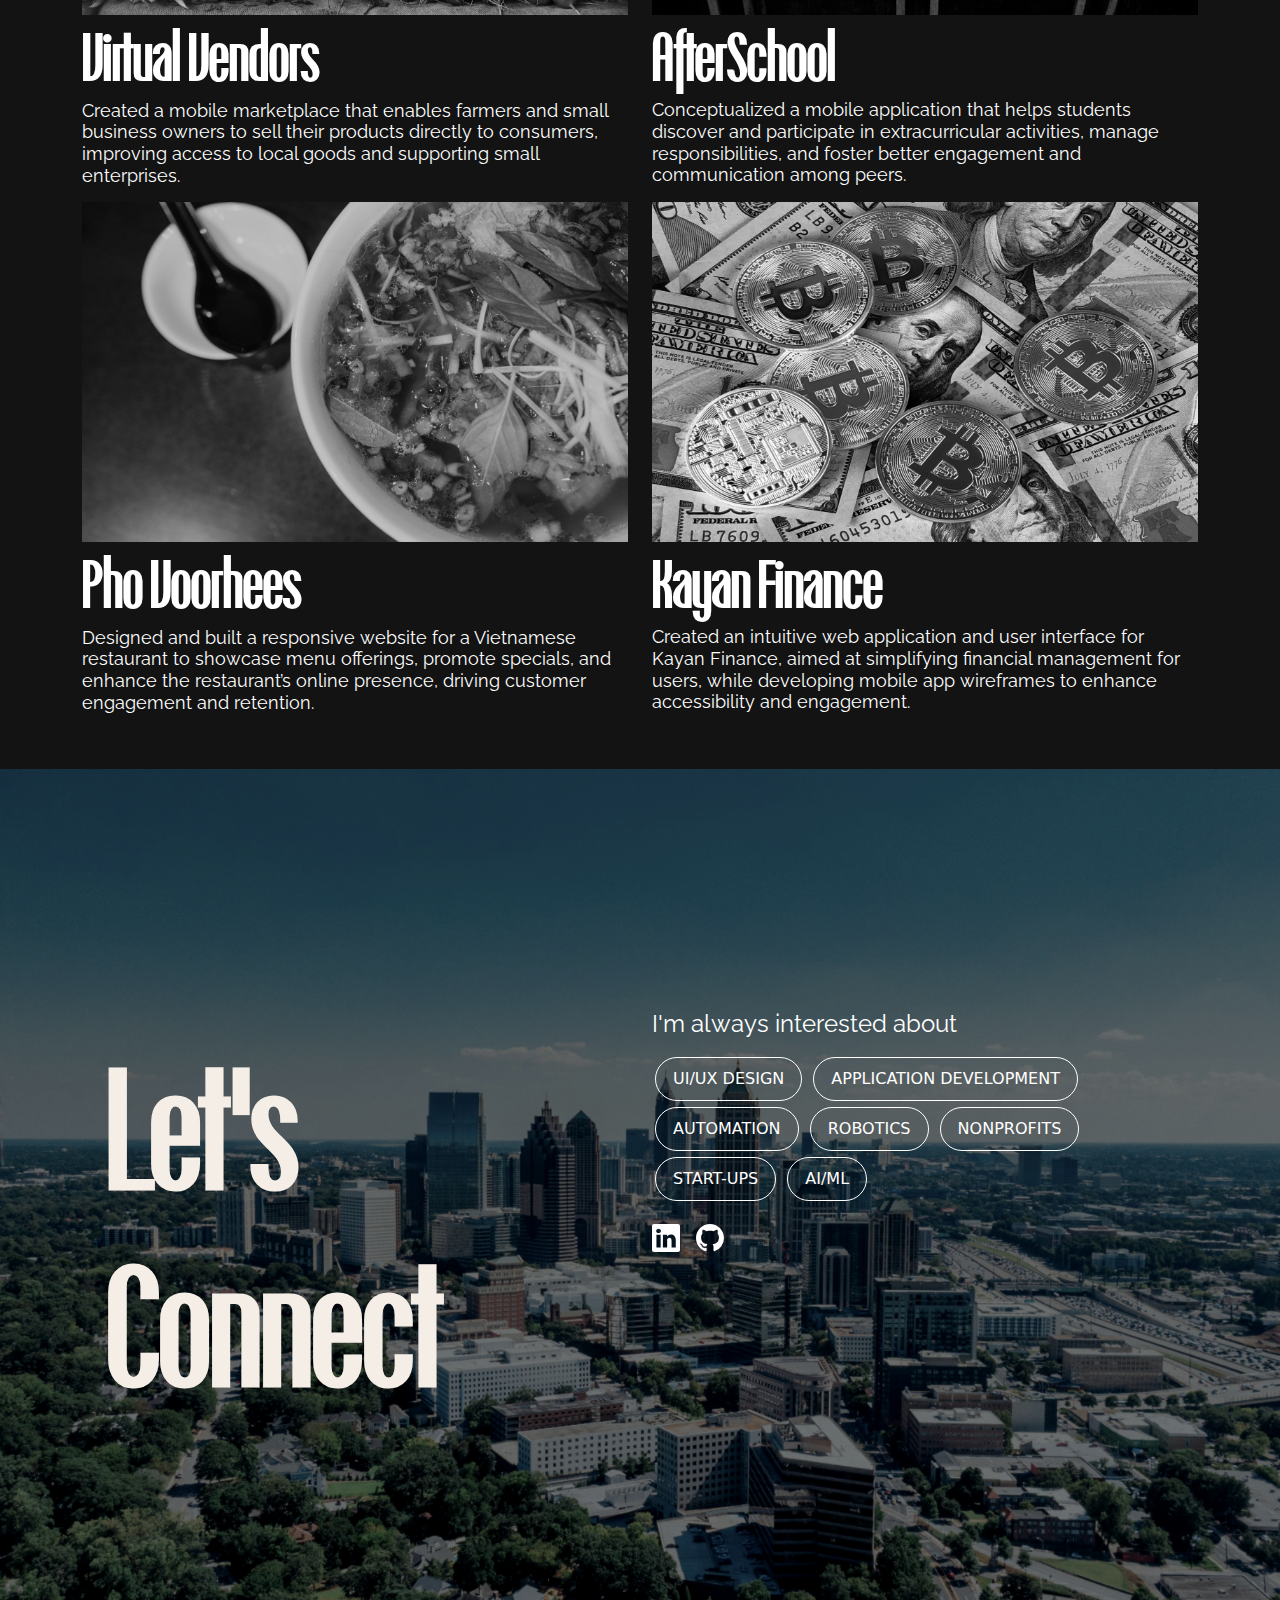
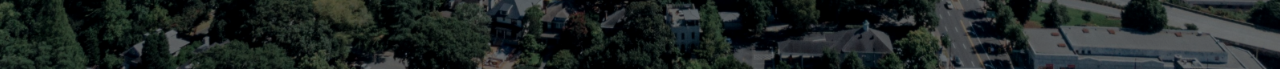
==== commit c8467c6b: "Added socials" ====
--- a/index.html
+++ b/index.html
@@ -218,7 +218,7 @@
         </div>
         <div class="col-md-6">
             <div>
-                <p style="padding-bottom:16px;">I'm always interested about</p>
+                <p>I'm always interested about</p>
                 <div>
                     <a class="btn btn-interests">UI/UX Design</a>
                     <a class="btn btn-interests">Application Development</a>
@@ -229,6 +229,20 @@
                     <a class="btn btn-interests">AI/ML</a>
                 </div>
             </div>
+            <div style="padding-top: 16px;">
+              <div style="display: flex; gap: 16px;">
+                <a href="https://www.linkedin.com/in/victoriakhong/" style="cursor: pointer;">
+                  <svg xmlns="http://www.w3.org/2000/svg" width="28" height="28" fill="currentColor" class="bi bi-linkedin" viewBox="0 0 16 16">
+                    <path d="M0 1.146C0 .513.526 0 1.175 0h13.65C15.474 0 16 .513 16 1.146v13.708c0 .633-.526 1.146-1.175 1.146H1.175C.526 16 0 15.487 0 14.854zm4.943 12.248V6.169H2.542v7.225zm-1.2-8.212c.837 0 1.358-.554 1.358-1.248-.015-.709-.52-1.248-1.342-1.248S2.4 3.226 2.4 3.934c0 .694.521 1.248 1.327 1.248zm4.908 8.212V9.359c0-.216.016-.432.08-.586.173-.431.568-.878 1.232-.878.869 0 1.216.662 1.216 1.634v3.865h2.401V9.25c0-2.22-1.184-3.252-2.764-3.252-1.274 0-1.845.7-2.165 1.193v.025h-.016l.016-.025V6.169h-2.4c.03.678 0 7.225 0 7.225z"/>
+                  </svg>
+                </a>
+                <a href="https://github.com/vkh12" style="cursor: pointer;">
+                  <svg xmlns="http://www.w3.org/2000/svg" width="28" height="28" fill="currentColor" class="bi bi-github" viewBox="0 0 16 16">
+                    <path d="M8 0C3.58 0 0 3.58 0 8c0 3.54 2.29 6.53 5.47 7.59.4.07.55-.17.55-.38 0-.19-.01-.82-.01-1.49-2.01.37-2.53-.49-2.69-.94-.09-.23-.48-.94-.82-1.13-.28-.15-.68-.52-.01-.53.63-.01 1.08.58 1.23.82.72 1.21 1.87.87 2.33.66.07-.52.28-.87.51-1.07-1.78-.2-3.64-.89-3.64-3.95 0-.87.31-1.59.82-2.15-.08-.2-.36-1.02.08-2.12 0 0 .67-.21 2.2.82.64-.18 1.32-.27 2-.27.68 0 1.36.09 2 .27 1.53-1.04 2.2-.82 2.2-.82.44 1.1.16 1.92.08 2.12.51.56.82 1.27.82 2.15 0 3.07-1.87 3.75-3.65 3.95.29.25.54.73.54 1.48 0 1.07-.01 1.93-.01 2.19 0 .21.15.46.55.38A8.01 8.01 0 0016 8c0-4.42-3.58-8-8-8z"/>
+                  </svg>
+                </a>
+              </div>
+          </div>
         </div>
     </div>
   </footer><!-- End Footer -->
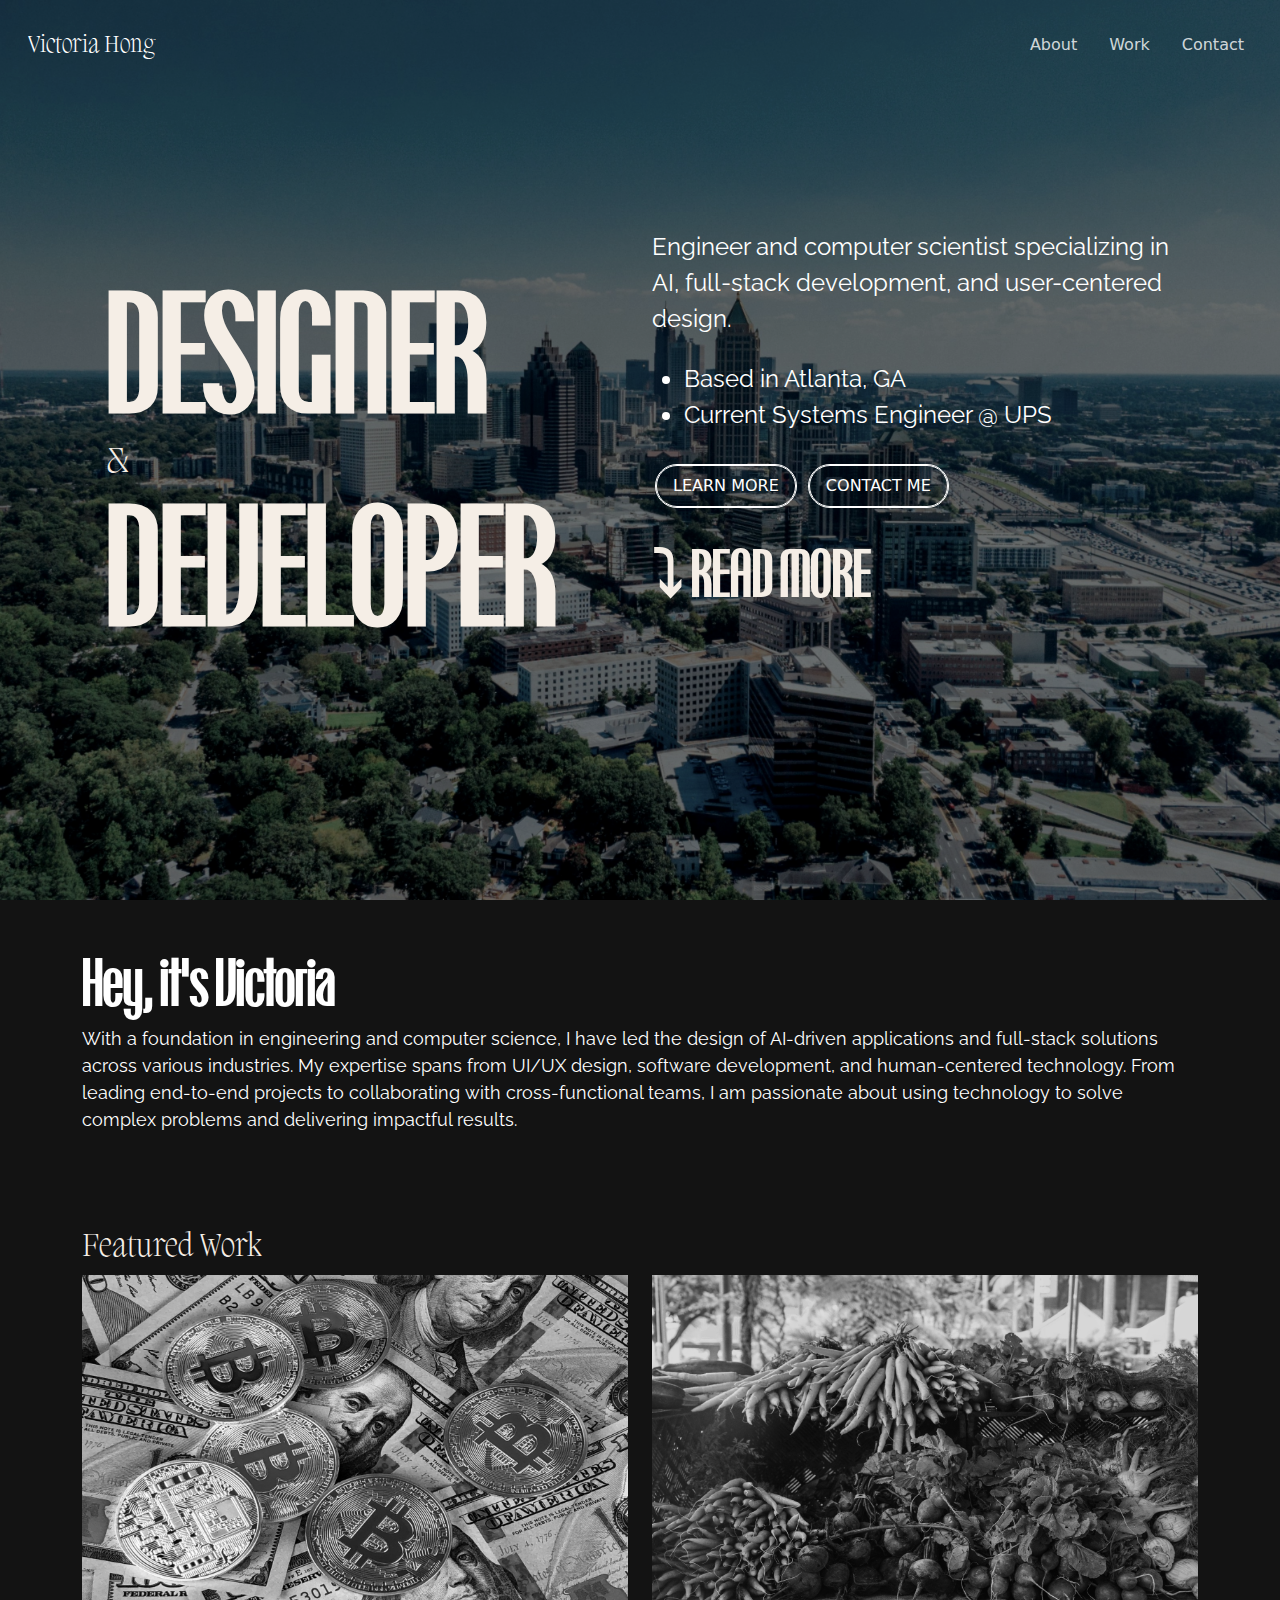
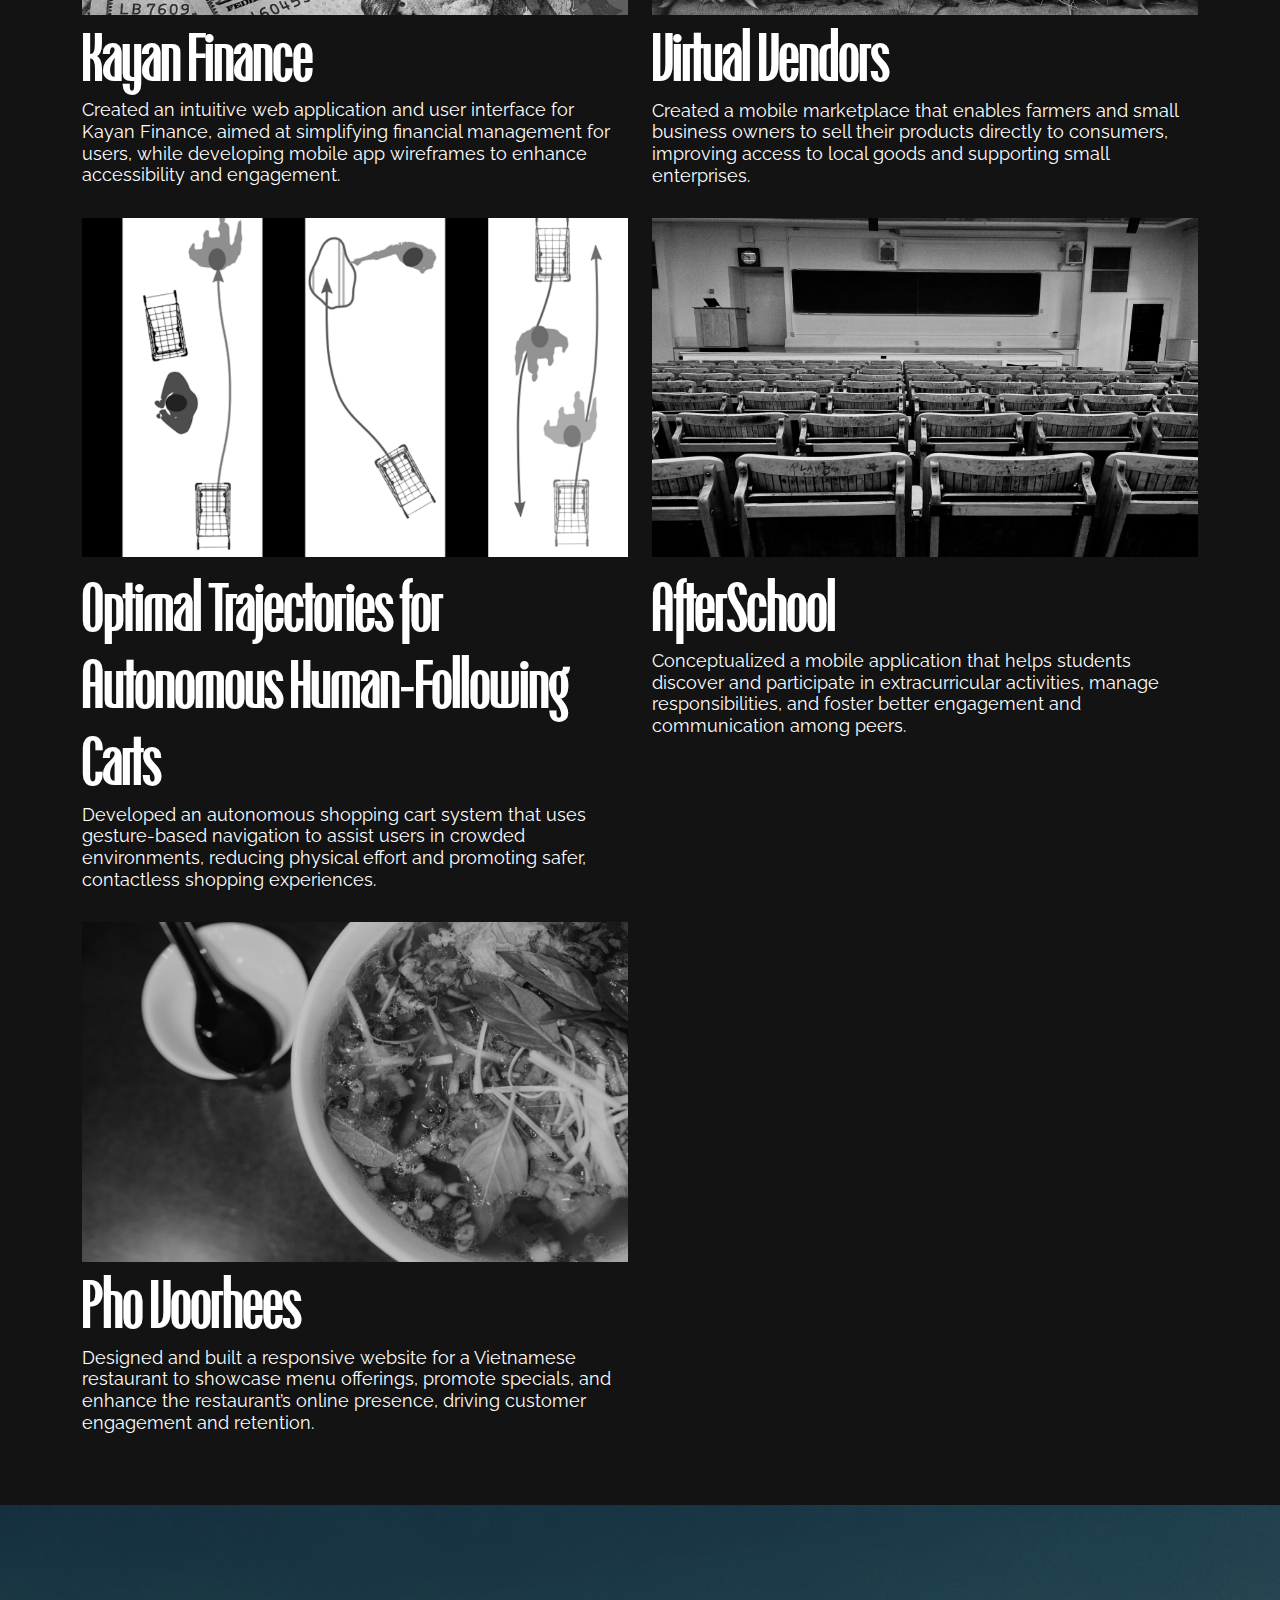
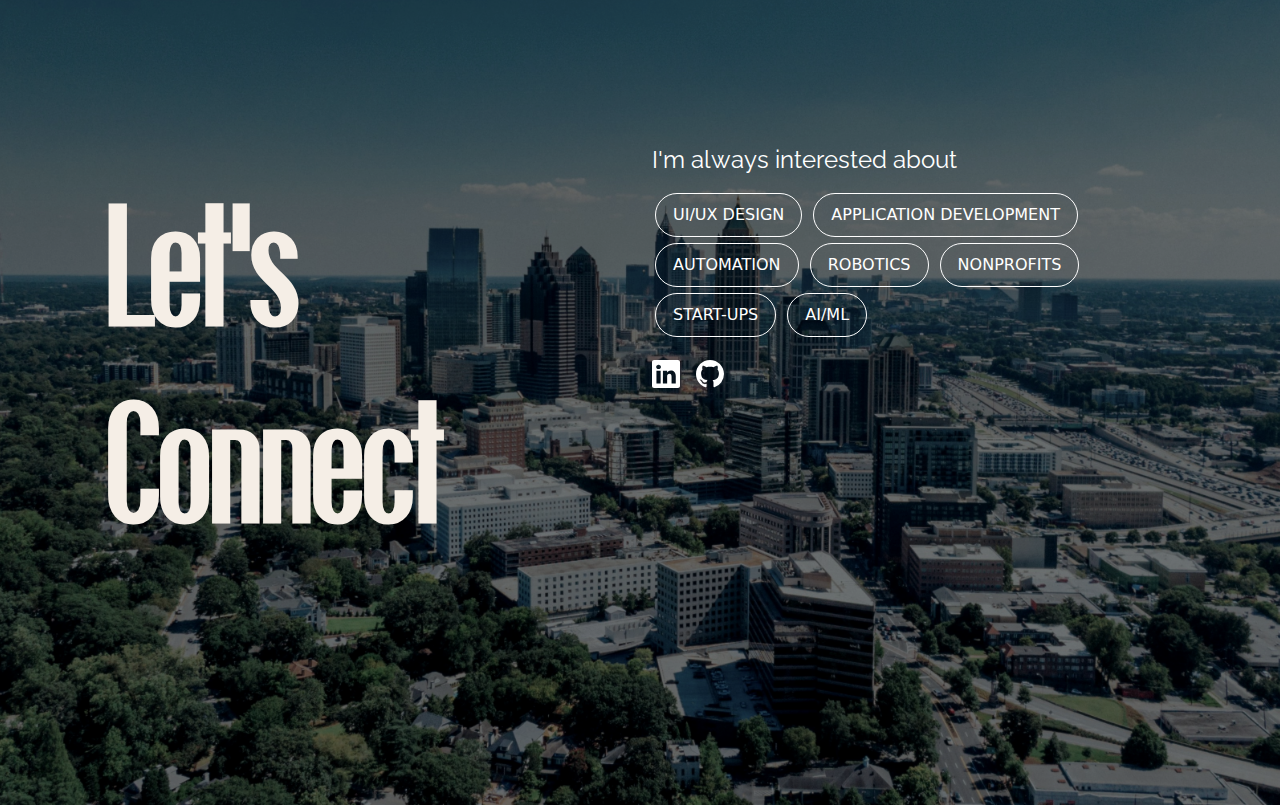
==== commit 1bda0b58: "Added Human Following Cart" ====
--- a/index.html
+++ b/index.html
@@ -38,8 +38,10 @@
         <ul>
             <li><a class="nav-link scrollto" href="#about">About</a></li>
             <li><a class="nav-link scrollto" href="#portfolio">Work</a></li>
+            <li><a class="nav-link scrollto" href="#footer">Contact</a></li> 
+            <!--
             <li><a class="nav-link scrollto" href="synergy.html">Synergy</a></li> 
-            <li><a class="nav-link scrollto" href="#footer">Contact</a></li> 
+            -->
 
         </ul>
         <i class="bi bi-list mobile-nav-toggle"></i>
@@ -120,19 +122,31 @@
         </div>
 
         <div class="row portfolio-container">
-          <div class="col-lg-6 col-md-6 portfolio-item filter-app" data-aos="fade-up" style="padding-bottom: 8px;">
-            <div class="portfolio-links">
-              <a href="virtualvendors.html" title="Virtual Vendors">
+          <div class="col-lg-6 col-md-6 portfolio-item filter-app" data-aos="fade-up" style="padding-bottom: 16px;">
+            <div class="portfolio-links">
+              <a href="https://github.com/vkh12/KayanFinance" title="Kayan Finance" target="_blank" rel="noopener noreferrer">
+                <img src="img/portfolio/KayanFinance.jpg"class="img-fluid" alt="">
+              </a>
+            </div>
+            <div class="portfolio-info" style="padding-bottom: 8px;">
+              <a href="https://github.com/vkh12/KayanFinance" title="Kayan Finance" target="_blank" rel="noopener noreferrer"><h2>Kayan Finance</h2></a>
+              <h3>Created an intuitive web application and user interface for Kayan Finance, aimed at simplifying financial management for users, while developing mobile app wireframes to enhance accessibility and engagement.</h3>
+            </div>
+          </div>
+
+          <div class="col-lg-6 col-md-6 portfolio-item filter-app" data-aos="fade-up" style="padding-bottom: 16px;">
+            <div class="portfolio-links">
+              <a href="virtualvendors.html" title="Virtual Vendors" target="_blank" rel="noopener noreferrer">
                 <img src="img/portfolio/VirtualVendors.jpg" class="img-fluid" alt="">
               </a>
             </div>
             <div class="portfolio-info">
-              <a href="virtualvendors.html" title="Virtual Vendors"><h2>Virtual Vendors</h2></a>
+              <a href="virtualvendors.html" title="Virtual Vendors" target="_blank" rel="noopener noreferrer"><h2>Virtual Vendors</h2></a>
               <h3>Created a mobile marketplace that enables farmers and small business owners to sell 
                 their products directly to consumers, improving access to local goods and supporting 
                 small enterprises.</h3>
             </div>
-          </div>
+        </div>
 <!--
           <div class="col-lg-6 col-md-6 portfolio-item filter-app" data-aos="fade-up">
             <div class="portfolio-links">
@@ -160,43 +174,46 @@
             </div>
           </div>
 -->
-          <div class="col-lg-6 col-md-6 portfolio-item filter-app" data-aos="fade-up" style="padding-bottom: 8px;">
-            <div class="portfolio-links">
-              <a href="afterschool.html" title="AfterSchool">
+          <div class="col-lg-6 col-md-6 portfolio-item filter-app" data-aos="fade-up" style="padding-bottom: 16px;">
+            <div class="portfolio-links" style="padding-bottom: 8px;">
+              <a href="human-following-cart.html" title="Optimal Trajectories for Autonomous Human-Following Carts" target="_blank" rel="noopener noreferrer">
+                <img src="img/portfolio/human-following-cart.png" class="img-fluid" alt="">
+              </a>
+            </div>
+            <div class="portfolio-info" style="padding-bottom: 8px;">
+              <a href="human-following-cart.html" title="Optimal Trajectories for Autonomous Human-Following Carts" target="_blank" rel="noopener noreferrer"><h2>Optimal Trajectories for Autonomous Human-Following Carts</h2></a>
+              <h3>
+                Developed an autonomous shopping cart system that uses gesture-based navigation to assist users in crowded environments, 
+                reducing physical effort and promoting safer, contactless shopping experiences.
+              </h3>
+            </div>
+          </div>
+
+          <div class="col-lg-6 col-md-6 portfolio-item filter-app" data-aos="fade-up" style="padding-bottom: 16px;">
+            <div class="portfolio-links" style="padding-bottom: 8px;">
+              <a href="afterschool.html" title="AfterSchool" target="_blank" rel="noopener noreferrer">
                 <img src="img/portfolio/AfterSchool.jpg" class="img-fluid" alt="">
               </a>
             </div>
-            <div class="portfolio-info">
-              <a href="afterschool.html" title="AfterSchool"><h2>AfterSchool</h2></a>
+            <div class="portfolio-info" style="padding-bottom: 8px;">
+              <a href="afterschool.html" title="AfterSchool" target="_blank" rel="noopener noreferrer"><h2>AfterSchool</h2></a>
               <h3>Conceptualized a mobile application that helps students discover and 
                 participate in extracurricular activities, manage responsibilities, and foster 
                 better engagement and communication among peers.</h3>
             </div>
           </div>
 
-          <div class="col-lg-6 col-md-6 portfolio-item filter-app" data-aos="fade-up" style="padding-bottom: 8px;">
-            <div class="portfolio-links">
-              <a href="https://github.com/vkh12/phovoorhees?tab=readme-ov-file" title="Pho Voorhees">
+          <div class="col-lg-6 col-md-6 portfolio-item filter-app" data-aos="fade-up" style="padding-bottom: 16px;">
+            <div class="portfolio-links">
+              <a href="https://github.com/vkh12/phovoorhees?tab=readme-ov-file" title="Pho Voorhees" target="_blank" rel="noopener noreferrer">
                 <img src="img/portfolio/PhoVoorhees.jpg"class="img-fluid" alt="">
               </a>
             </div>
-            <div class="portfolio-info">
-              <a href="https://github.com/vkh12/phovoorhees?tab=readme-ov-file" title="Pho Voorhees"><h2>Pho Voorhees</h2></a>
+            <div class="portfolio-info" style="padding-bottom: 8px;">
+              <a href="https://github.com/vkh12/phovoorhees?tab=readme-ov-file" title="Pho Voorhees" target="_blank" rel="noopener noreferrer"><h2>Pho Voorhees</h2></a>
               <h3>Designed and built a responsive website for a Vietnamese restaurant to showcase menu 
                 offerings, promote specials, and enhance the restaurant’s online presence, driving 
                 customer engagement and retention.</h3>
-            </div>
-          </div>
-
-          <div class="col-lg-6 col-md-6 portfolio-item filter-app" data-aos="fade-up" style="padding-bottom: 8px;">
-            <div class="portfolio-links">
-              <a href="https://github.com/vkh12/KayanFinance" title="Kayan Finance">
-                <img src="img/portfolio/KayanFinance.jpg"class="img-fluid" alt="">
-              </a>
-            </div>
-            <div class="portfolio-info">
-              <a href="https://github.com/vkh12/KayanFinance" title="Kayan Finance"><h2>Kayan Finance</h2></a>
-              <h3>Created an intuitive web application and user interface for Kayan Finance, aimed at simplifying financial management for users, while developing mobile app wireframes to enhance accessibility and engagement.</h3>
             </div>
           </div>
 
--- a/style.css
+++ b/style.css
@@ -935,6 +935,222 @@
 }
 
 /*--------------------------------------------------------------
+# Human-Following Cart
+--------------------------------------------------------------*/
+
+#human-following-cart-hero{
+  width: 100%;
+  height: calc(100vh);
+  background: url("img/project/Human-Following-Cart/human-following-cart-header.png") center center;
+  background-size: cover;
+  position: relative;
+  z-index: -2;
+}
+#human-following-cart-hero:before {
+  content: "";
+  background: rgba(0, 0, 0, 0.4);
+  position: absolute;
+  bottom: 0;
+  top: 0;
+  left: 0;
+  right: 0;
+  z-index: -1;
+}
+#human-following-cart-hero .uppercase {
+  text-transform: uppercase;
+}
+#human-following-cart-hero h1 {
+  font-family: "PPTalisman",sans-serif;
+  font-size: 104px;
+  font-weight: 600;
+  letter-spacing: -2%;
+  color: white;
+}
+#human-following-cart-hero h2 {
+  font-family: "Migra", sans-serif;
+  font-weight: 400;
+  font-style: normal;
+  color: white;
+  font-size: 28px;
+}
+#human-following-cart-hero h3 {
+  font-family: "PPTalisman",sans-serif;
+  font-size: 46px;
+  font-weight: 600;
+  color: #f5eee6;
+}
+@media (max-width: 768px) {
+  #human-following-cart-hero  h1 {
+    font-family: "PPTalisman",sans-serif;
+    font-size: 64px;
+    font-weight: 600;
+    letter-spacing: -2%;
+    color: white;
+  }
+  #human-following-cart-hero h2 {
+    font-family: "Migra", sans-serif;
+    font-weight: 400;
+    font-style: normal;
+    color: white;
+    font-size: 24px;
+  }
+  #human-following-cart-hero h3 {
+    font-family: "PPTalisman",sans-serif;
+    font-size: 32px;
+    font-weight: 600;
+    color: #f5eee6;
+  }
+}
+#human-following-cart-hero .container {
+  padding: 0 10% 0 10%;
+}
+
+@media (max-width: 992px) {
+  #human-following-cart-hero .container {
+    padding: 0 5% 0 5%;
+  }
+}
+#human-following-cart-hero .btn {
+  font-size:16px;
+  font-weight: 400;
+  text-decoration: none;
+  text-transform: uppercase;
+  display: inline-block;
+  padding: 8px 16px;
+  border-radius: 50px;
+  border: 1px solid #fff;
+  color: #fff;
+  width: auto; 
+  box-shadow: inset 0 0 20px rgba(255, 255, 255, 0);
+  outline: 1px solid;
+  outline-offset: 0px;
+  transition: all 1250ms cubic-bezier(0.19, 1, 0.22, 1);
+}
+#human-following-cart-hero .btn:hover {
+  border: 1px solid #fff;
+  box-shadow: inset 0 0 20px rgba(255, 255, 255, .5), 0 0 20px rgba(255, 255, 255, .2);
+  outline-color: rgba(255, 255, 255, 0);
+  outline-offset: 15px;
+  background: rgba(255, 255, 255, 0.25);
+}
+
+#human-following-cart .section-bg {
+  background-color: #131313;
+}
+#human-following-cart h1 {
+  font-family: "PPTalisman",sans-serif;
+  font-size: 64px;
+  font-weight: 600;
+  letter-spacing: -2%;
+  color: #f5eee6;
+}
+#human-following-cart h2 {
+  font-family: "Migra", sans-serif;
+  font-weight: 400;
+  font-style: normal;
+  color: #f5eee6;
+  font-size: 28px;
+}
+#human-following-cart h3 {
+  font-family: "PPTalisman",sans-serif;
+  font-size: 28px;
+  font-weight: 600;
+  letter-spacing: 1px;
+  color: #f5eee6;
+}
+#human-following-cart p {
+  font-family: "Raleway", sans-serif;
+  font-weight: 400;
+  font-style: normal;
+  color: white;
+  font-size: 18px;
+  line-height: 1.5em;
+}
+#human-following-cart ul li {
+  font-family: "Raleway", sans-serif;
+  font-weight: 400;
+  font-style: normal;
+  color: white;
+  font-size: 18px;
+  line-height: 1.75rem;
+}
+#human-following-cart .btn {
+  font-size:16px;
+  font-weight: 400;
+  text-decoration: none;
+  text-transform: uppercase;
+  display: inline-block;
+  padding: 8px 16px;
+  border-radius: 50px;
+  border: 1px solid #fff;
+  color: #fff;
+  width: auto; 
+  box-shadow: inset 0 0 20px rgba(255, 255, 255, 0);
+  outline: 1px solid;
+  outline-offset: 0px;
+  transition: all 1250ms cubic-bezier(0.19, 1, 0.22, 1);
+}
+#human-following-cart .btn:hover {
+  border: 1px solid #fff;
+  box-shadow: inset 0 0 20px rgba(255, 255, 255, .5), 0 0 20px rgba(255, 255, 255, .2);
+  outline-color: rgba(255, 255, 255, 0);
+  outline-offset: 15px;
+  background: rgba(255, 255, 255, 0.25);
+}
+@media (min-width: 1024px) {
+  #human-following-cart {
+    background-attachment: fixed;
+  }
+}
+@media (max-width: 768px) {
+  #human-following-cart  h1 {
+    font-family: "PPTalisman",sans-serif;
+    font-size: 42px;
+    font-weight: 600;
+    letter-spacing: -2%;
+    color: #f5eee6;
+  }
+  #human-following-cart h2 {
+    font-family: "Migra", sans-serif;
+    font-weight: 400;
+    font-style: normal;
+    color: #f5eee6;
+    font-size: 24px;
+  }
+  #human-following-cart h3 {
+    font-family: "PPTalisman",sans-serif;
+    font-size: 24px;
+    font-weight: 600;
+    color: #f5eee6;
+    letter-spacing: 1px;
+  }
+  #human-following-cart p {
+    font-family: "Raleway", sans-serif;
+    font-weight: 400;
+    font-style: normal;
+    color: white;
+    font-size: 16px;
+    line-height: 1.5rem;
+  }
+  #human-following-cart ul li {
+    font-family: "Raleway", sans-serif;
+    font-weight: 400;
+    font-style: normal;
+    color: white;
+    font-size: 16px;
+    line-height: 1.5rem;
+  }
+}
+#human-following-cart .container {
+  padding: 0 10% 0 10%;
+}
+
+@media (max-width: 992px) {
+  #human-following-cart .container {
+    padding: 0 5% 0 5%;
+  }
+}
+/*--------------------------------------------------------------
 # Virtual Vendors
 --------------------------------------------------------------*/
 
@@ -948,7 +1164,7 @@
 }
 #virtualvendors-hero:before {
   content: "";
-  background: rgba(0, 0, 0, 0.4);
+  background: rgba(0, 0, 0, 0.9);
   position: absolute;
   bottom: 0;
   top: 0;
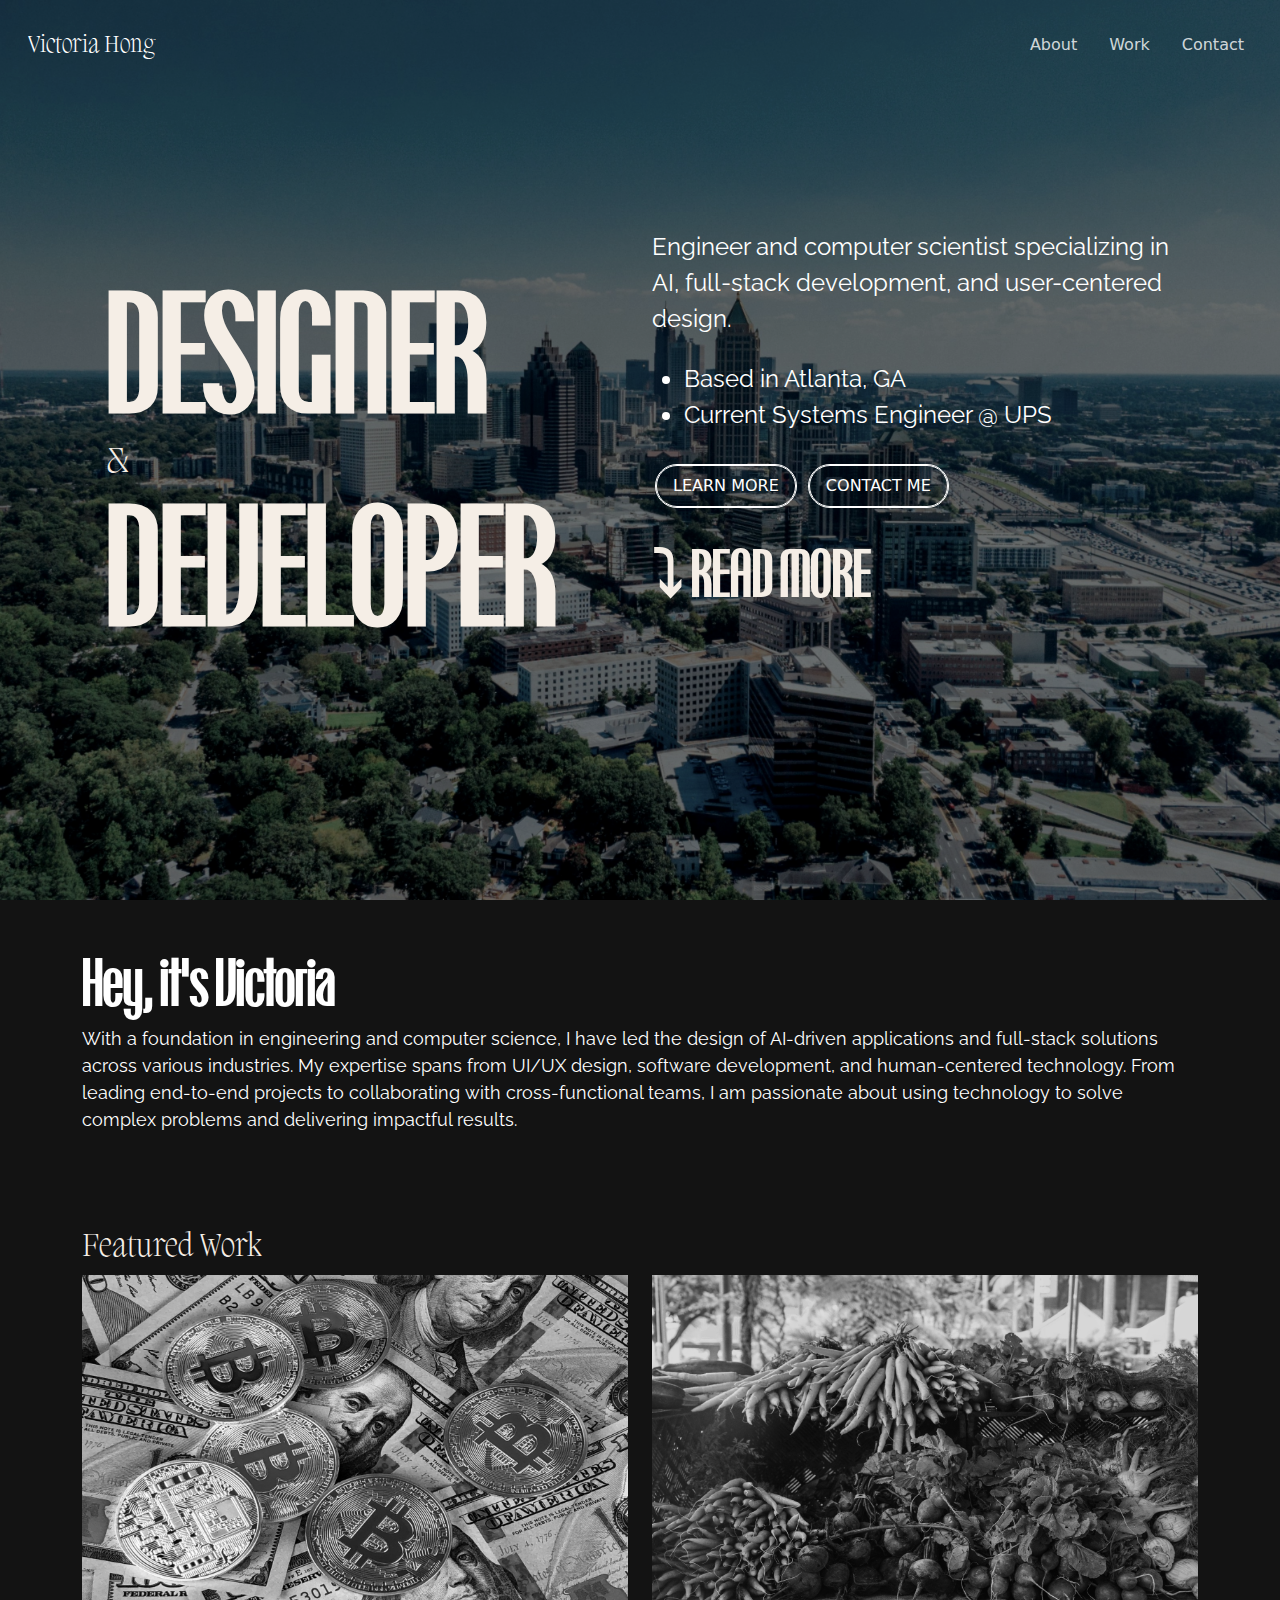
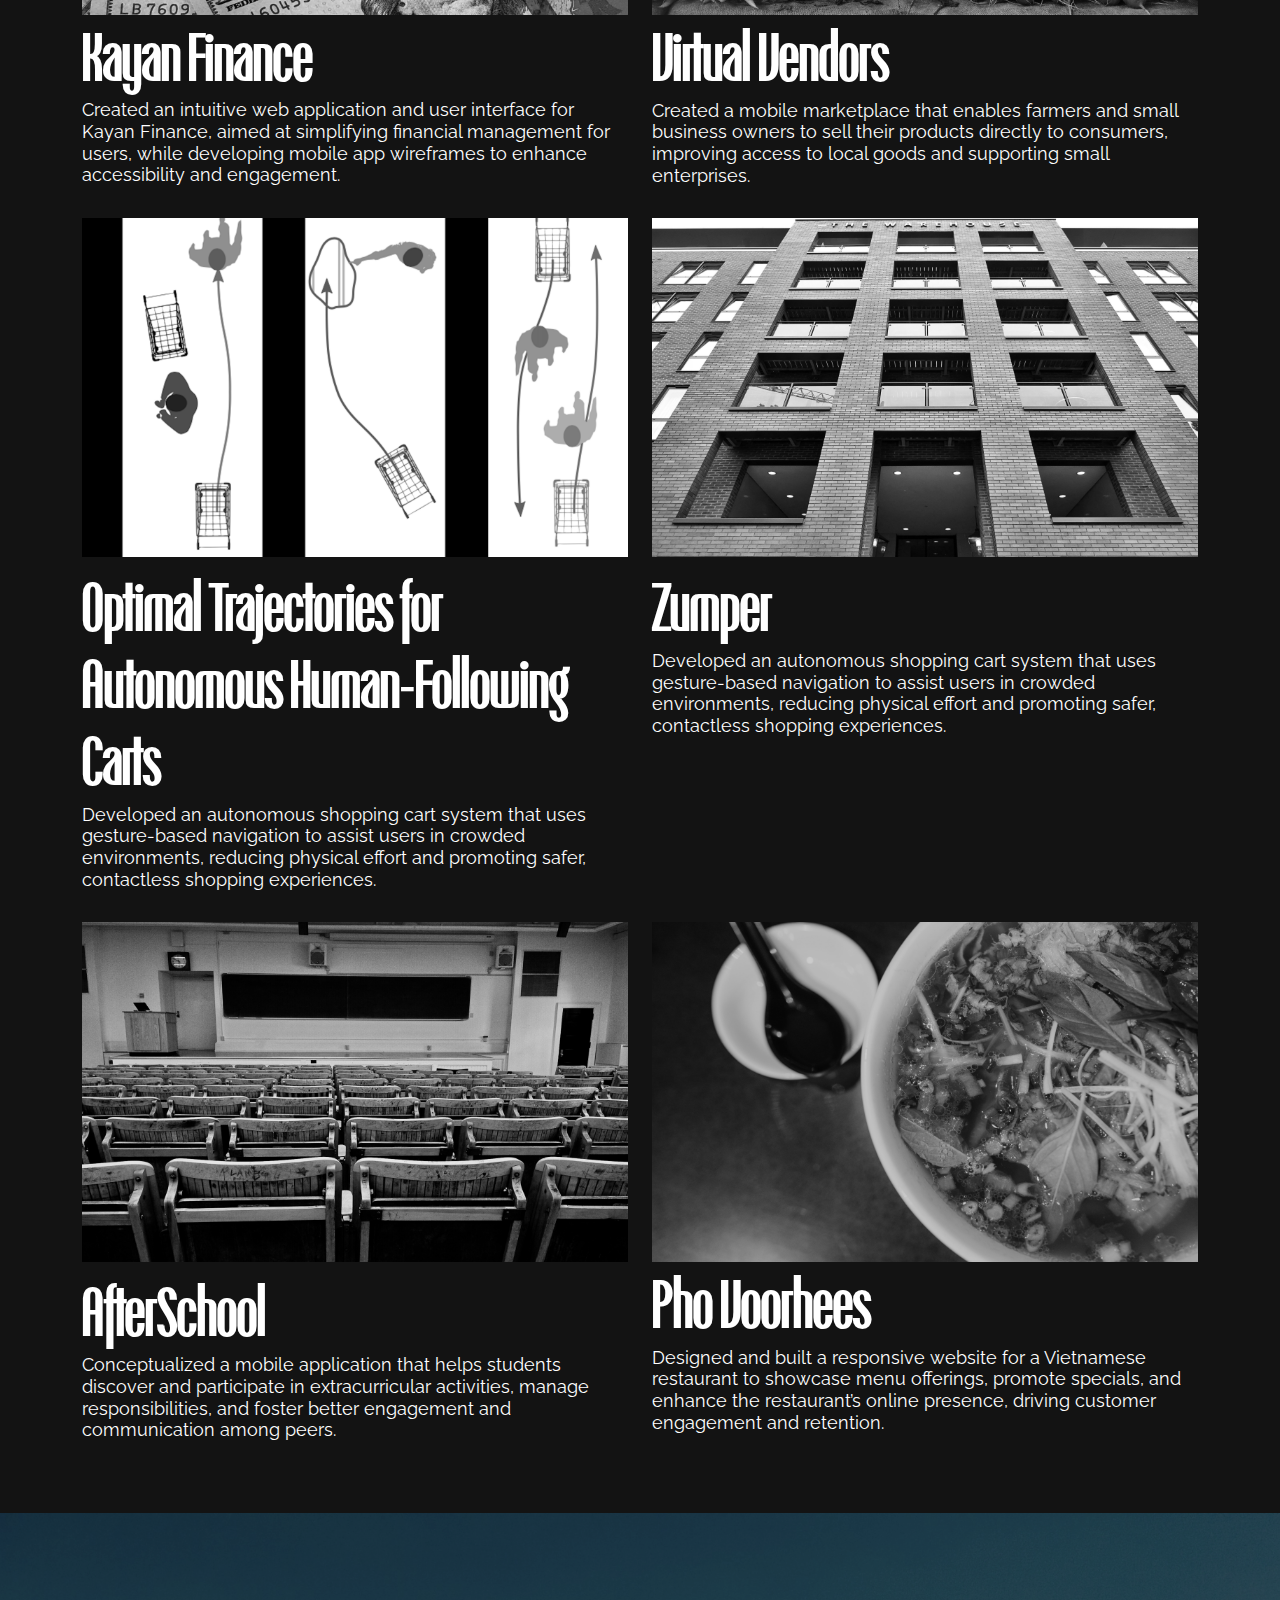
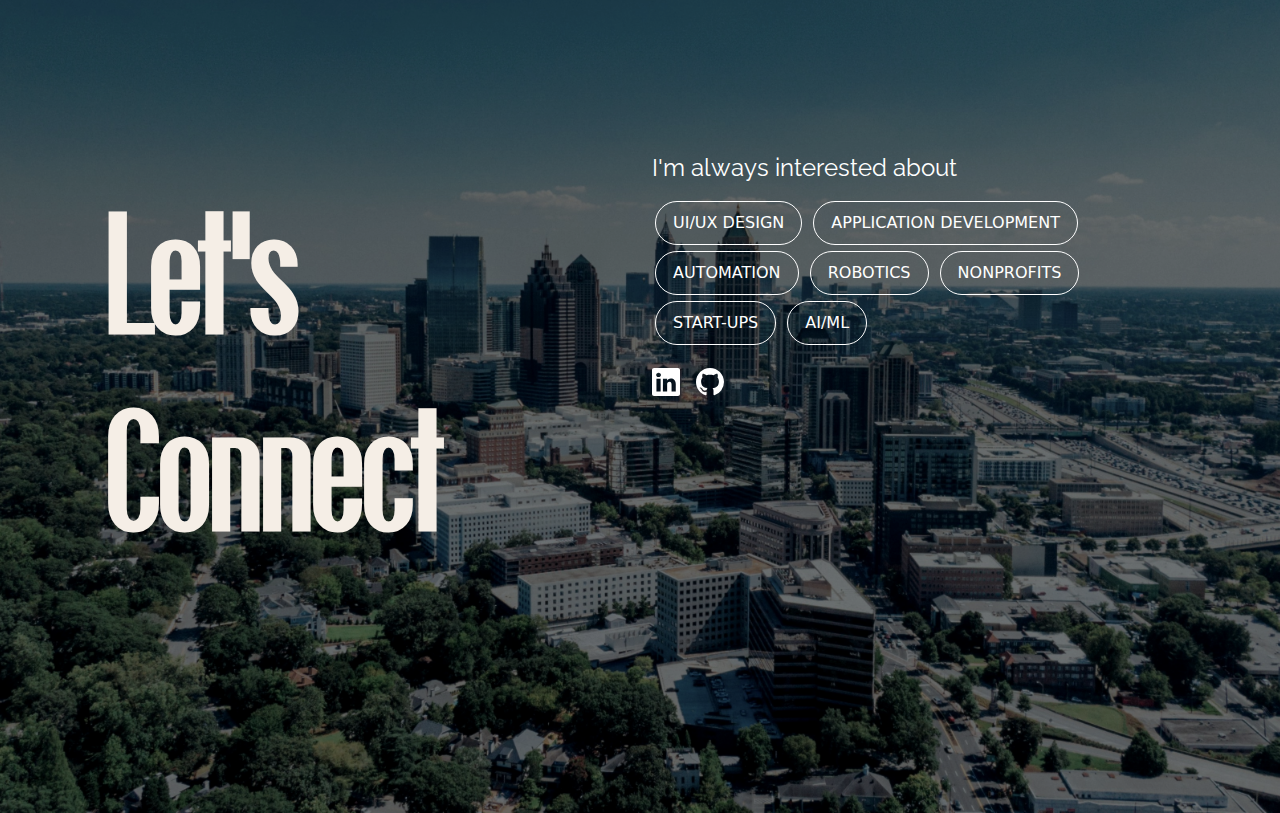
==== commit 053c9f6c: "Added Zumper" ====
--- a/index.html
+++ b/index.html
@@ -191,6 +191,21 @@
 
           <div class="col-lg-6 col-md-6 portfolio-item filter-app" data-aos="fade-up" style="padding-bottom: 16px;">
             <div class="portfolio-links" style="padding-bottom: 8px;">
+              <a href="zumper.html" title="Zumper" target="_blank" rel="noopener noreferrer">
+                <img src="img/portfolio/Zumper.jpg" class="img-fluid" alt="">
+              </a>
+            </div>
+            <div class="portfolio-info" style="padding-bottom: 8px;">
+              <a href="zumper.html" title="Zumper" target="_blank" rel="noopener noreferrer"><h2>Zumper</h2></a>
+              <h3>
+                Developed an autonomous shopping cart system that uses gesture-based navigation to assist users in crowded environments, 
+                reducing physical effort and promoting safer, contactless shopping experiences.
+              </h3>
+            </div>
+          </div>
+
+          <div class="col-lg-6 col-md-6 portfolio-item filter-app" data-aos="fade-up" style="padding-bottom: 16px;">
+            <div class="portfolio-links" style="padding-bottom: 8px;">
               <a href="afterschool.html" title="AfterSchool" target="_blank" rel="noopener noreferrer">
                 <img src="img/portfolio/AfterSchool.jpg" class="img-fluid" alt="">
               </a>
--- a/style.css
+++ b/style.css
@@ -1150,6 +1150,7 @@
     padding: 0 5% 0 5%;
   }
 }
+
 /*--------------------------------------------------------------
 # Virtual Vendors
 --------------------------------------------------------------*/
@@ -1363,6 +1364,223 @@
 
 @media (max-width: 992px) {
   #virtualvendors .container {
+    padding: 0 5% 0 5%;
+  }
+}
+
+/*--------------------------------------------------------------
+# Zumper
+--------------------------------------------------------------*/
+
+#zumper-hero{
+  width: 100%;
+  height: calc(100vh);
+  background: url("img/project/Zumper/Zumper-Header.jpg") center center;
+  background-size: cover;
+  position: relative;
+  z-index: -2;
+}
+#zumper-hero:before {
+  content: "";
+  background: rgba(0, 0, 0, 0.9);
+  position: absolute;
+  bottom: 0;
+  top: 0;
+  left: 0;
+  right: 0;
+  z-index: -1;
+}
+#zumper-hero .uppercase {
+  text-transform: uppercase;
+}
+#zumper-hero h1 {
+  font-family: "PPTalisman",sans-serif;
+  font-size: 104px;
+  font-weight: 600;
+  letter-spacing: -2%;
+  color: white;
+}
+#zumper-hero h2 {
+  font-family: "Migra", sans-serif;
+  font-weight: 400;
+  font-style: normal;
+  color: white;
+  font-size: 28px;
+}
+#zumper-hero h3 {
+  font-family: "PPTalisman",sans-serif;
+  font-size: 46px;
+  font-weight: 600;
+  color: #f5eee6;
+}
+@media (max-width: 768px) {
+  #zumper-hero  h1 {
+    font-family: "PPTalisman",sans-serif;
+    font-size: 64px;
+    font-weight: 600;
+    letter-spacing: -2%;
+    color: white;
+  }
+  #zumper-hero h2 {
+    font-family: "Migra", sans-serif;
+    font-weight: 400;
+    font-style: normal;
+    color: white;
+    font-size: 24px;
+  }
+  #zumper-hero h3 {
+    font-family: "PPTalisman",sans-serif;
+    font-size: 32px;
+    font-weight: 600;
+    color: #f5eee6;
+  }
+}
+#zumper-hero .container {
+  padding: 0 10% 0 10%;
+}
+
+@media (max-width: 992px) {
+  #zumper-hero .container {
+    padding: 0 5% 0 5%;
+  }
+}
+#zumper-hero .btn {
+  font-size:16px;
+  font-weight: 400;
+  text-decoration: none;
+  text-transform: uppercase;
+  display: inline-block;
+  padding: 8px 16px;
+  border-radius: 50px;
+  border: 1px solid #fff;
+  color: #fff;
+  width: auto; 
+  box-shadow: inset 0 0 20px rgba(255, 255, 255, 0);
+  outline: 1px solid;
+  outline-offset: 0px;
+  transition: all 1250ms cubic-bezier(0.19, 1, 0.22, 1);
+}
+#zumper-hero .btn:hover {
+  border: 1px solid #fff;
+  box-shadow: inset 0 0 20px rgba(255, 255, 255, .5), 0 0 20px rgba(255, 255, 255, .2);
+  outline-color: rgba(255, 255, 255, 0);
+  outline-offset: 15px;
+  background: rgba(255, 255, 255, 0.25);
+}
+
+#zumper .section-bg {
+  background-color: #131313;
+}
+#zumper h1 {
+  font-family: "PPTalisman",sans-serif;
+  font-size: 64px;
+  font-weight: 600;
+  letter-spacing: -2%;
+  color: #f5eee6;
+}
+#zumper h2 {
+  font-family: "Migra", sans-serif;
+  font-weight: 400;
+  font-style: normal;
+  color: #f5eee6;
+  font-size: 28px;
+}
+#zumper h3 {
+  font-family: "PPTalisman",sans-serif;
+  font-size: 28px;
+  font-weight: 600;
+  letter-spacing: 1px;
+  color: #f5eee6;
+}
+#zumper p {
+  font-family: "Raleway", sans-serif;
+  font-weight: 400;
+  font-style: normal;
+  color: white;
+  font-size: 18px;
+  line-height: 1.5em;
+}
+#zumper ul li {
+  font-family: "Raleway", sans-serif;
+  font-weight: 400;
+  font-style: normal;
+  color: white;
+  font-size: 18px;
+  line-height: 1.75rem;
+}
+#zumper .btn {
+  font-size:16px;
+  font-weight: 400;
+  text-decoration: none;
+  text-transform: uppercase;
+  display: inline-block;
+  padding: 8px 16px;
+  border-radius: 50px;
+  border: 1px solid #fff;
+  color: #fff;
+  width: auto; 
+  box-shadow: inset 0 0 20px rgba(255, 255, 255, 0);
+  outline: 1px solid;
+  outline-offset: 0px;
+  transition: all 1250ms cubic-bezier(0.19, 1, 0.22, 1);
+}
+#zumper .btn:hover {
+  border: 1px solid #fff;
+  box-shadow: inset 0 0 20px rgba(255, 255, 255, .5), 0 0 20px rgba(255, 255, 255, .2);
+  outline-color: rgba(255, 255, 255, 0);
+  outline-offset: 15px;
+  background: rgba(255, 255, 255, 0.25);
+}
+@media (min-width: 1024px) {
+  #zumper {
+    background-attachment: fixed;
+  }
+}
+@media (max-width: 768px) {
+  #zumper  h1 {
+    font-family: "PPTalisman",sans-serif;
+    font-size: 42px;
+    font-weight: 600;
+    letter-spacing: -2%;
+    color: #f5eee6;
+  }
+  #zumper h2 {
+    font-family: "Migra", sans-serif;
+    font-weight: 400;
+    font-style: normal;
+    color: #f5eee6;
+    font-size: 24px;
+  }
+  #zumper h3 {
+    font-family: "PPTalisman",sans-serif;
+    font-size: 24px;
+    font-weight: 600;
+    color: #f5eee6;
+    letter-spacing: 1px;
+  }
+  #zumper p {
+    font-family: "Raleway", sans-serif;
+    font-weight: 400;
+    font-style: normal;
+    color: white;
+    font-size: 16px;
+    line-height: 1.5rem;
+  }
+  #zumper ul li {
+    font-family: "Raleway", sans-serif;
+    font-weight: 400;
+    font-style: normal;
+    color: white;
+    font-size: 16px;
+    line-height: 1.5rem;
+  }
+}
+#zumper .container {
+  padding: 0 10% 0 10%;
+}
+
+@media (max-width: 992px) {
+  #zumper .container {
     padding: 0 5% 0 5%;
   }
 }
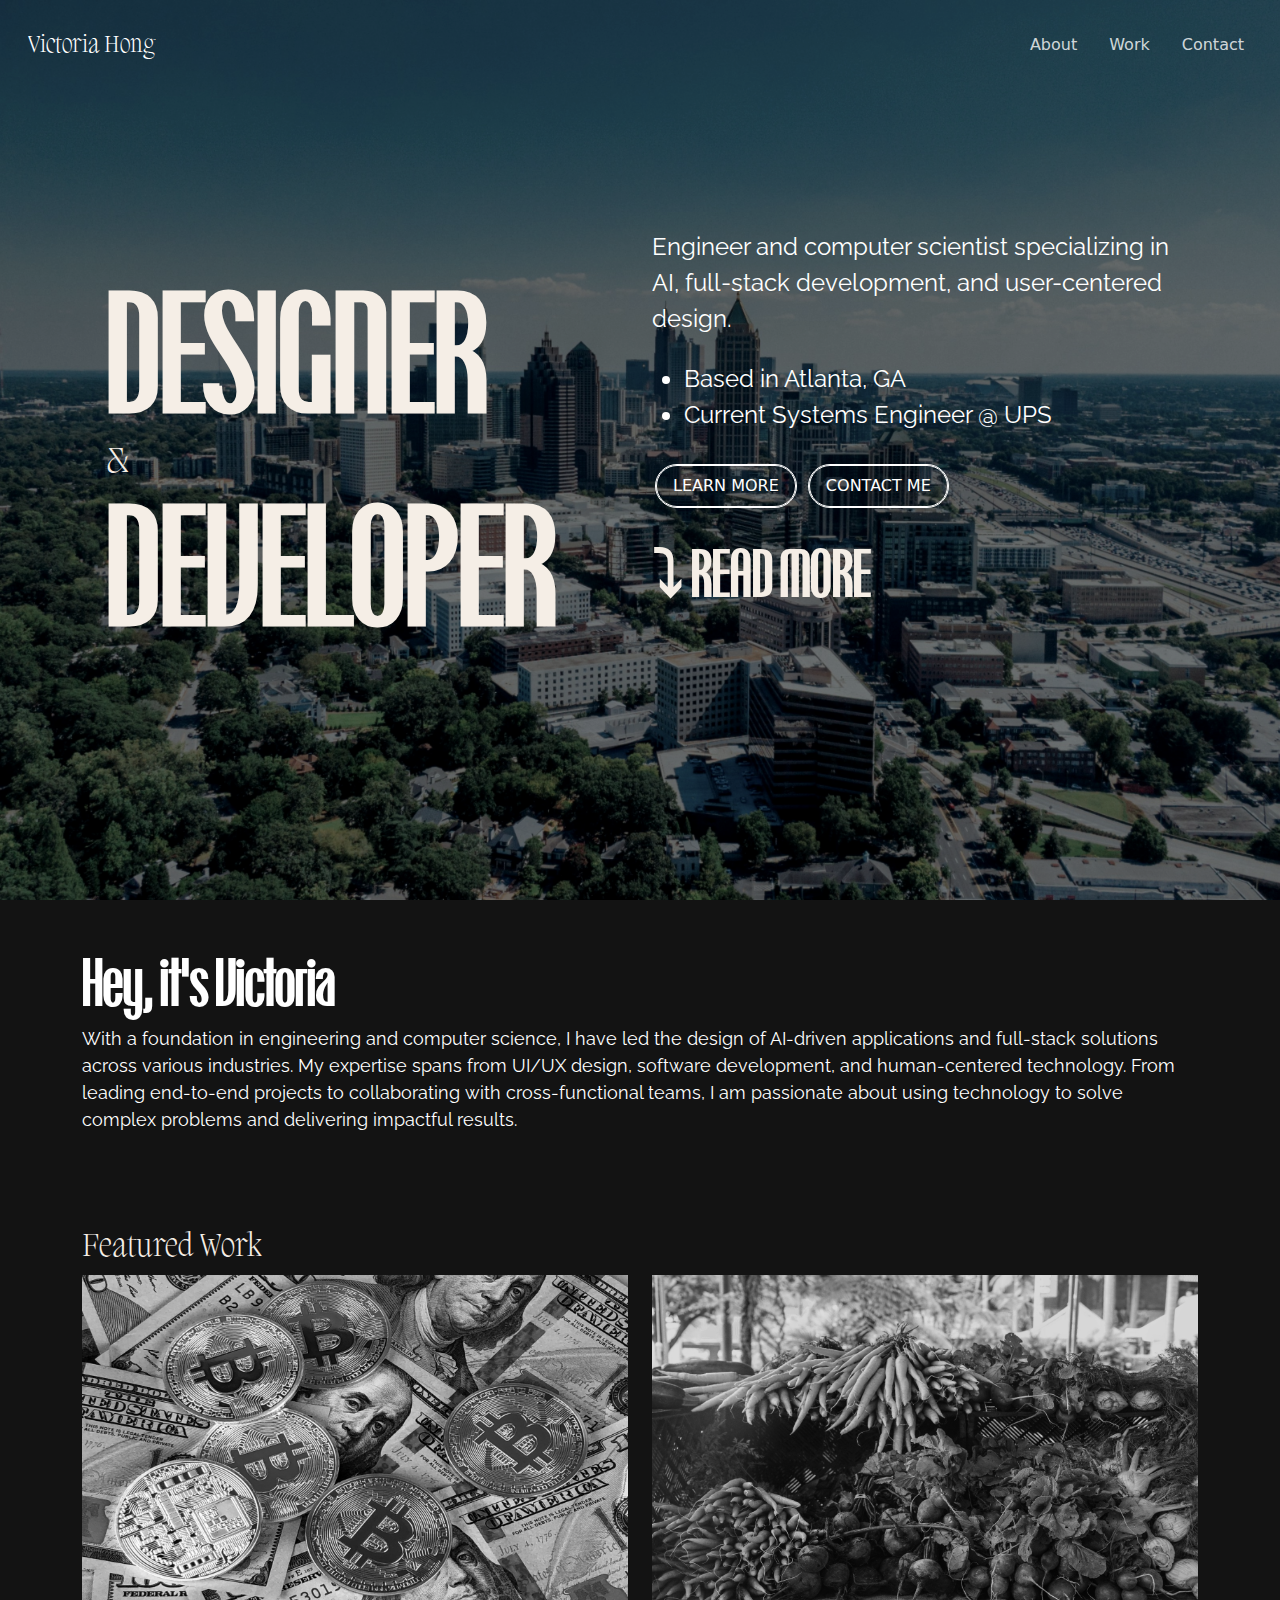
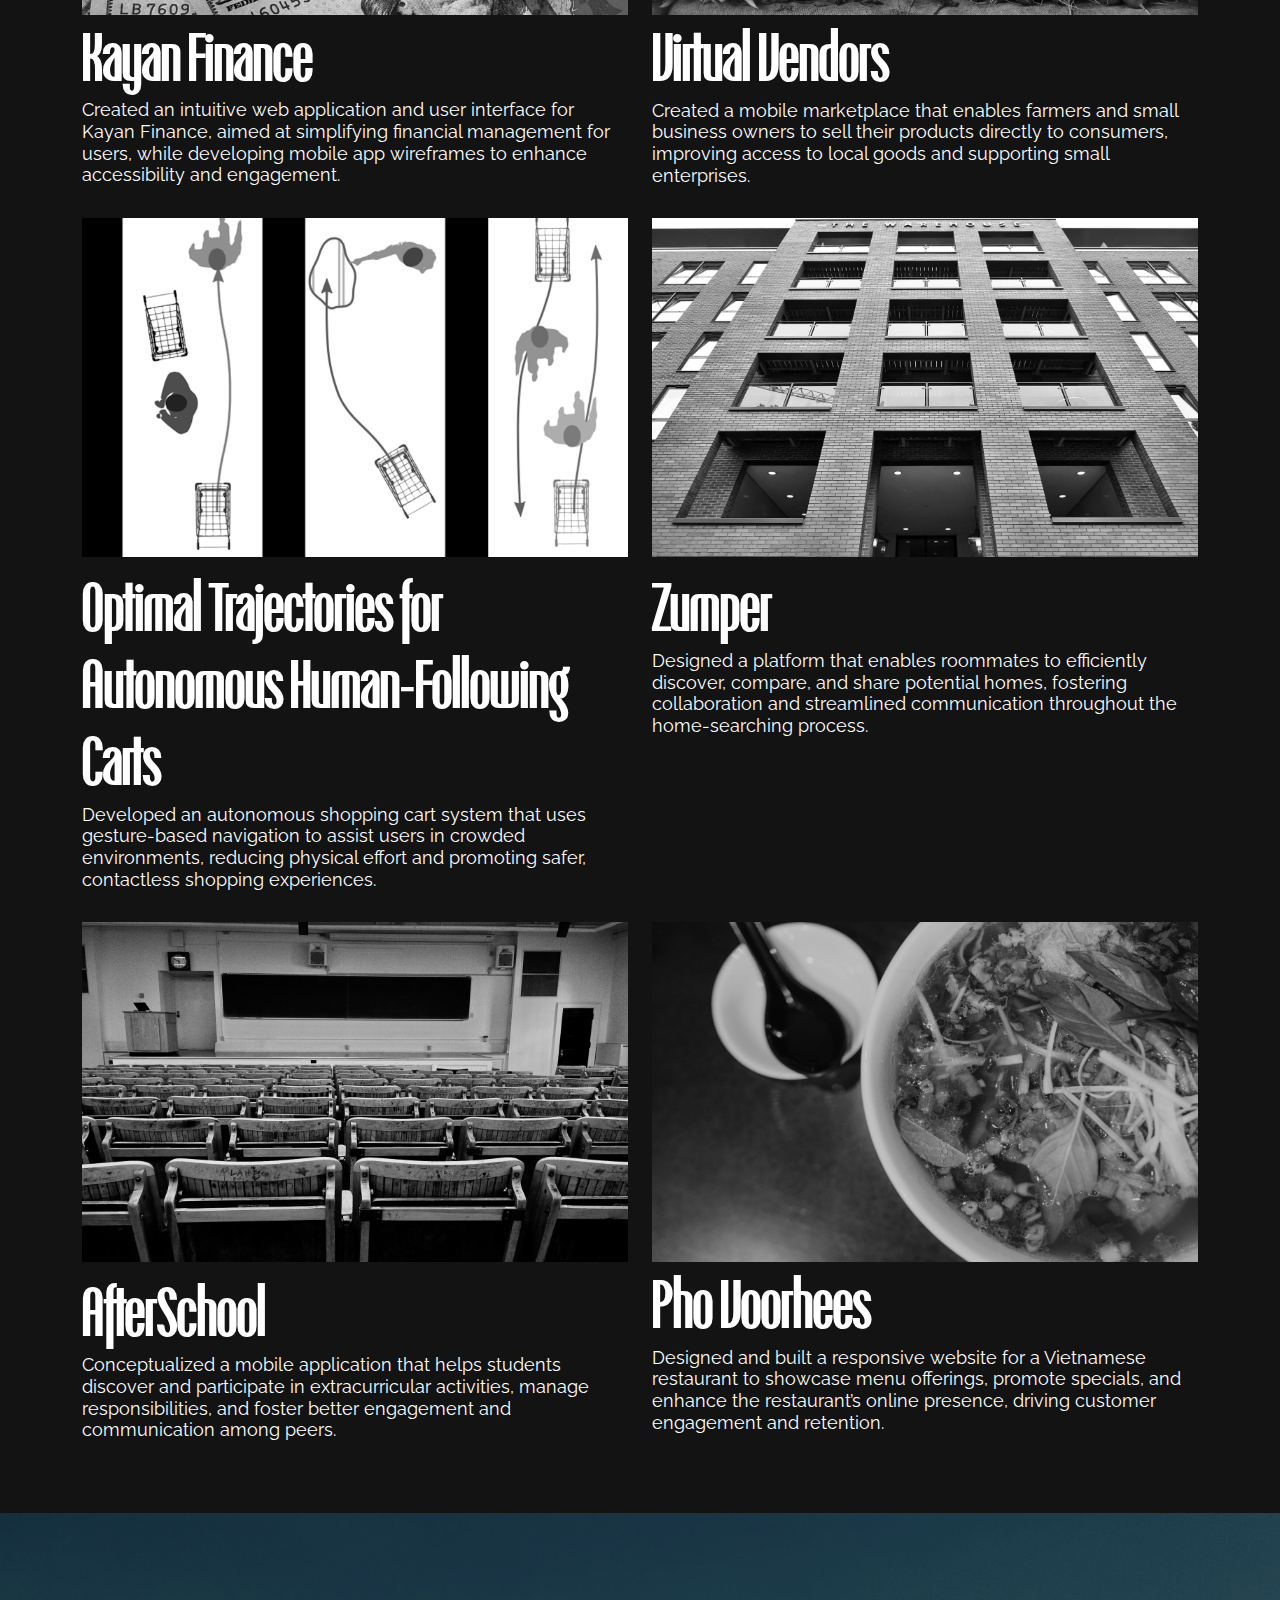
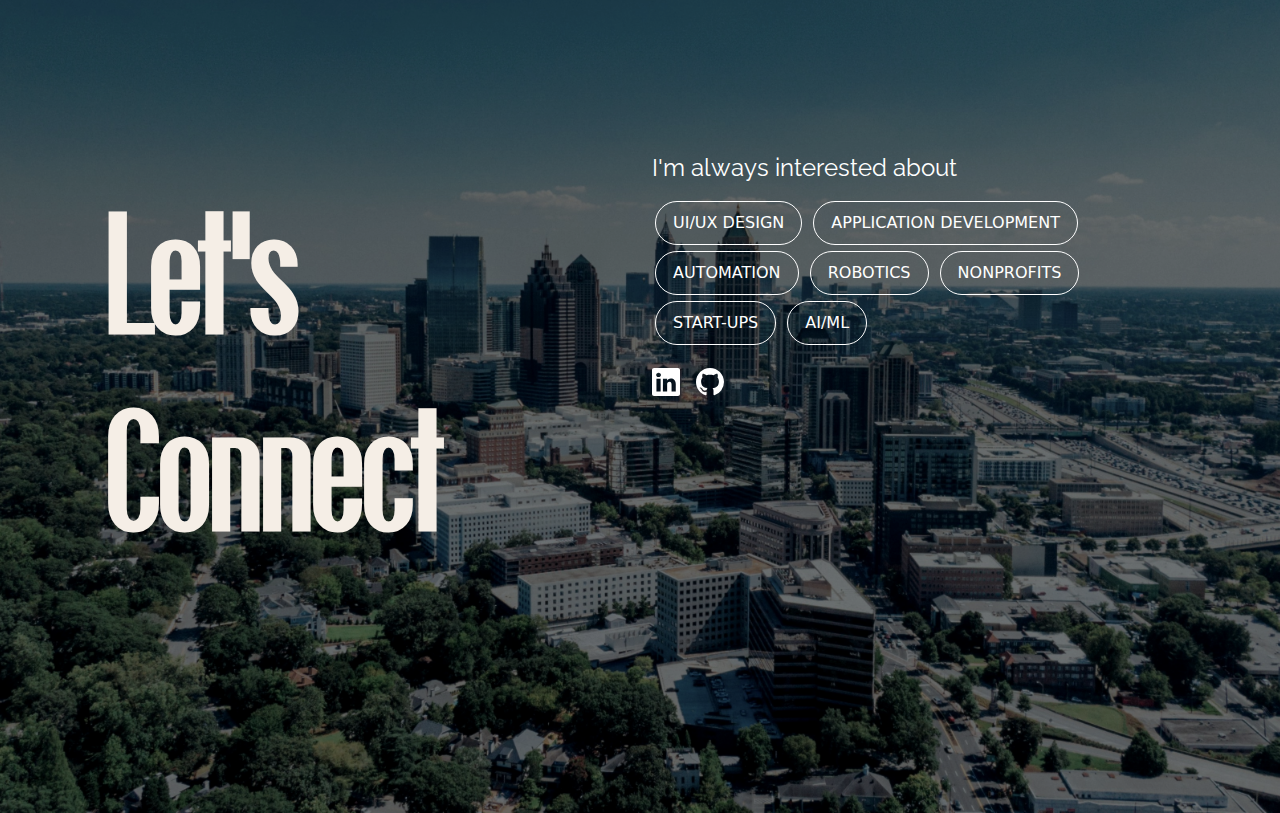
==== commit deba332e: "Updated Zumper introduction sentence:" ====
--- a/index.html
+++ b/index.html
@@ -198,8 +198,8 @@
             <div class="portfolio-info" style="padding-bottom: 8px;">
               <a href="zumper.html" title="Zumper" target="_blank" rel="noopener noreferrer"><h2>Zumper</h2></a>
               <h3>
-                Developed an autonomous shopping cart system that uses gesture-based navigation to assist users in crowded environments, 
-                reducing physical effort and promoting safer, contactless shopping experiences.
+                Designed a platform that enables roommates to efficiently discover, compare, and share potential homes, fostering collaboration and streamlined 
+                communication throughout the home-searching process.
               </h3>
             </div>
           </div>
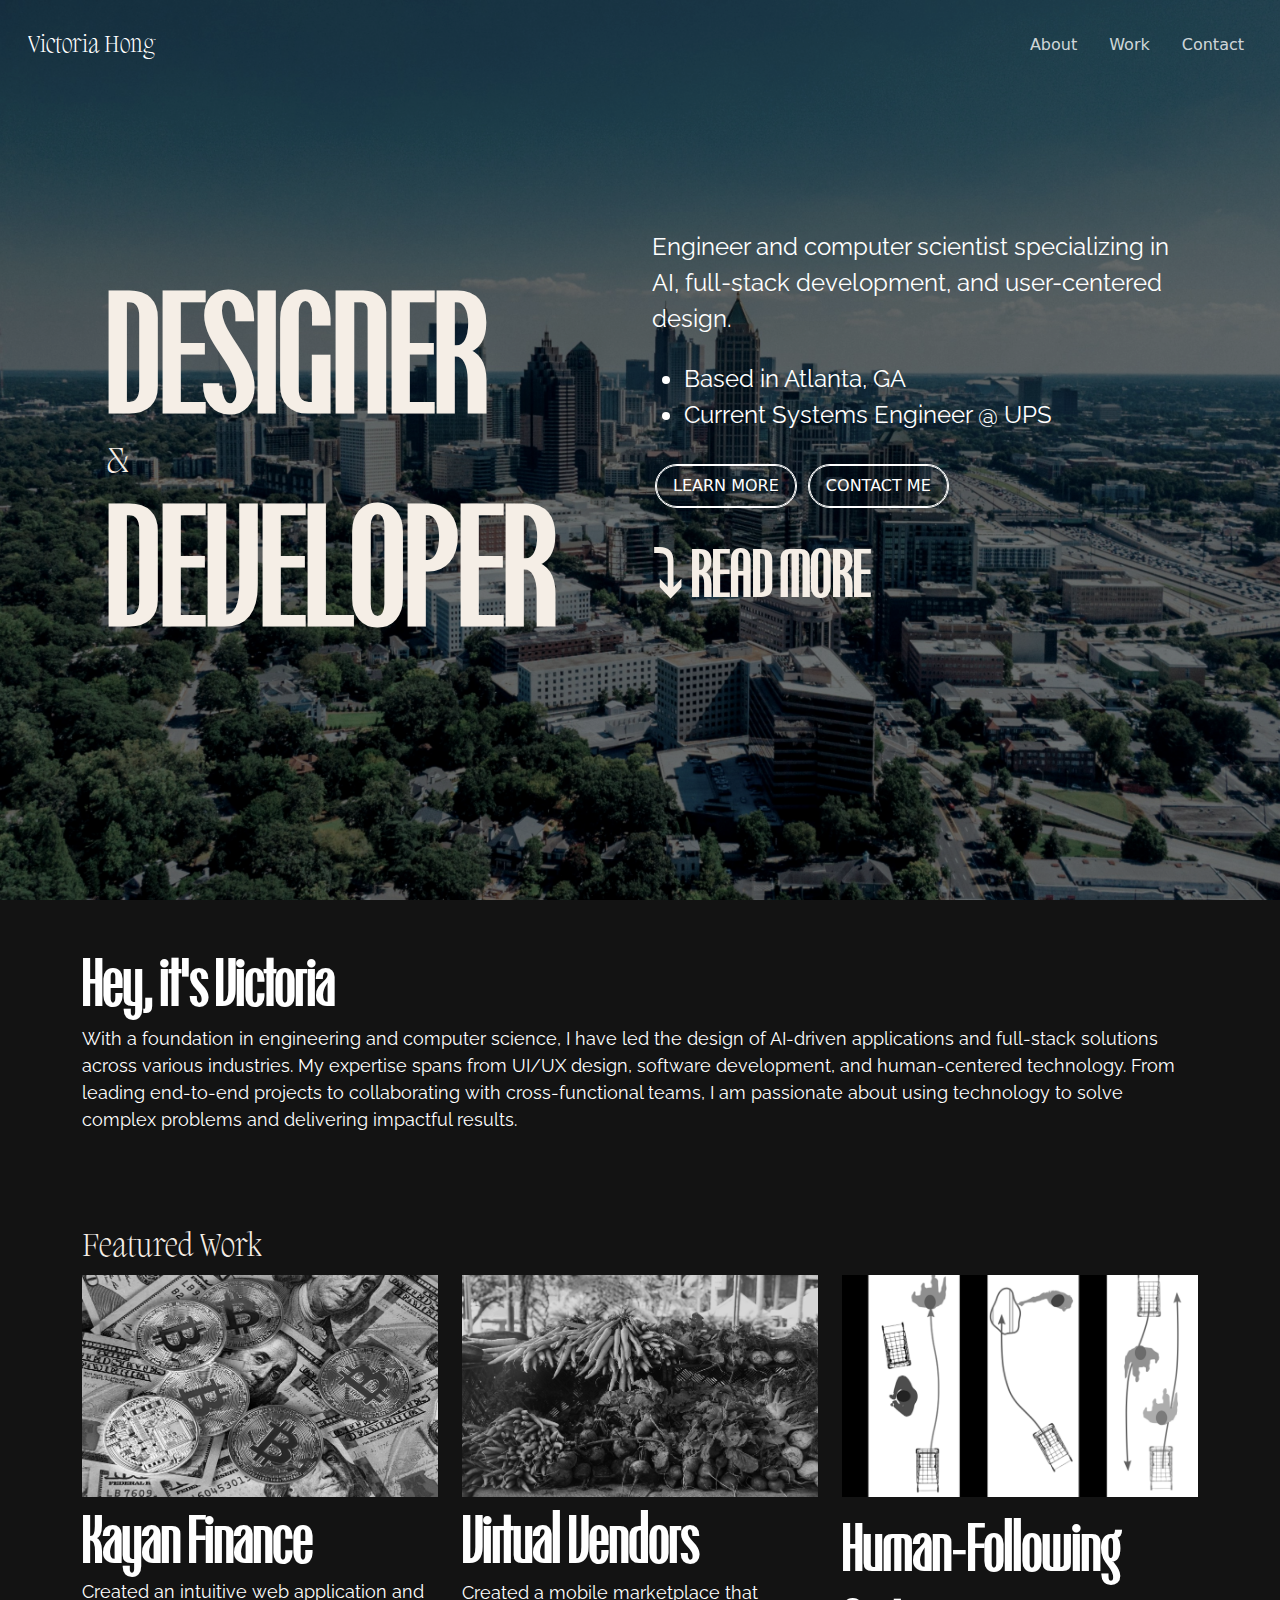
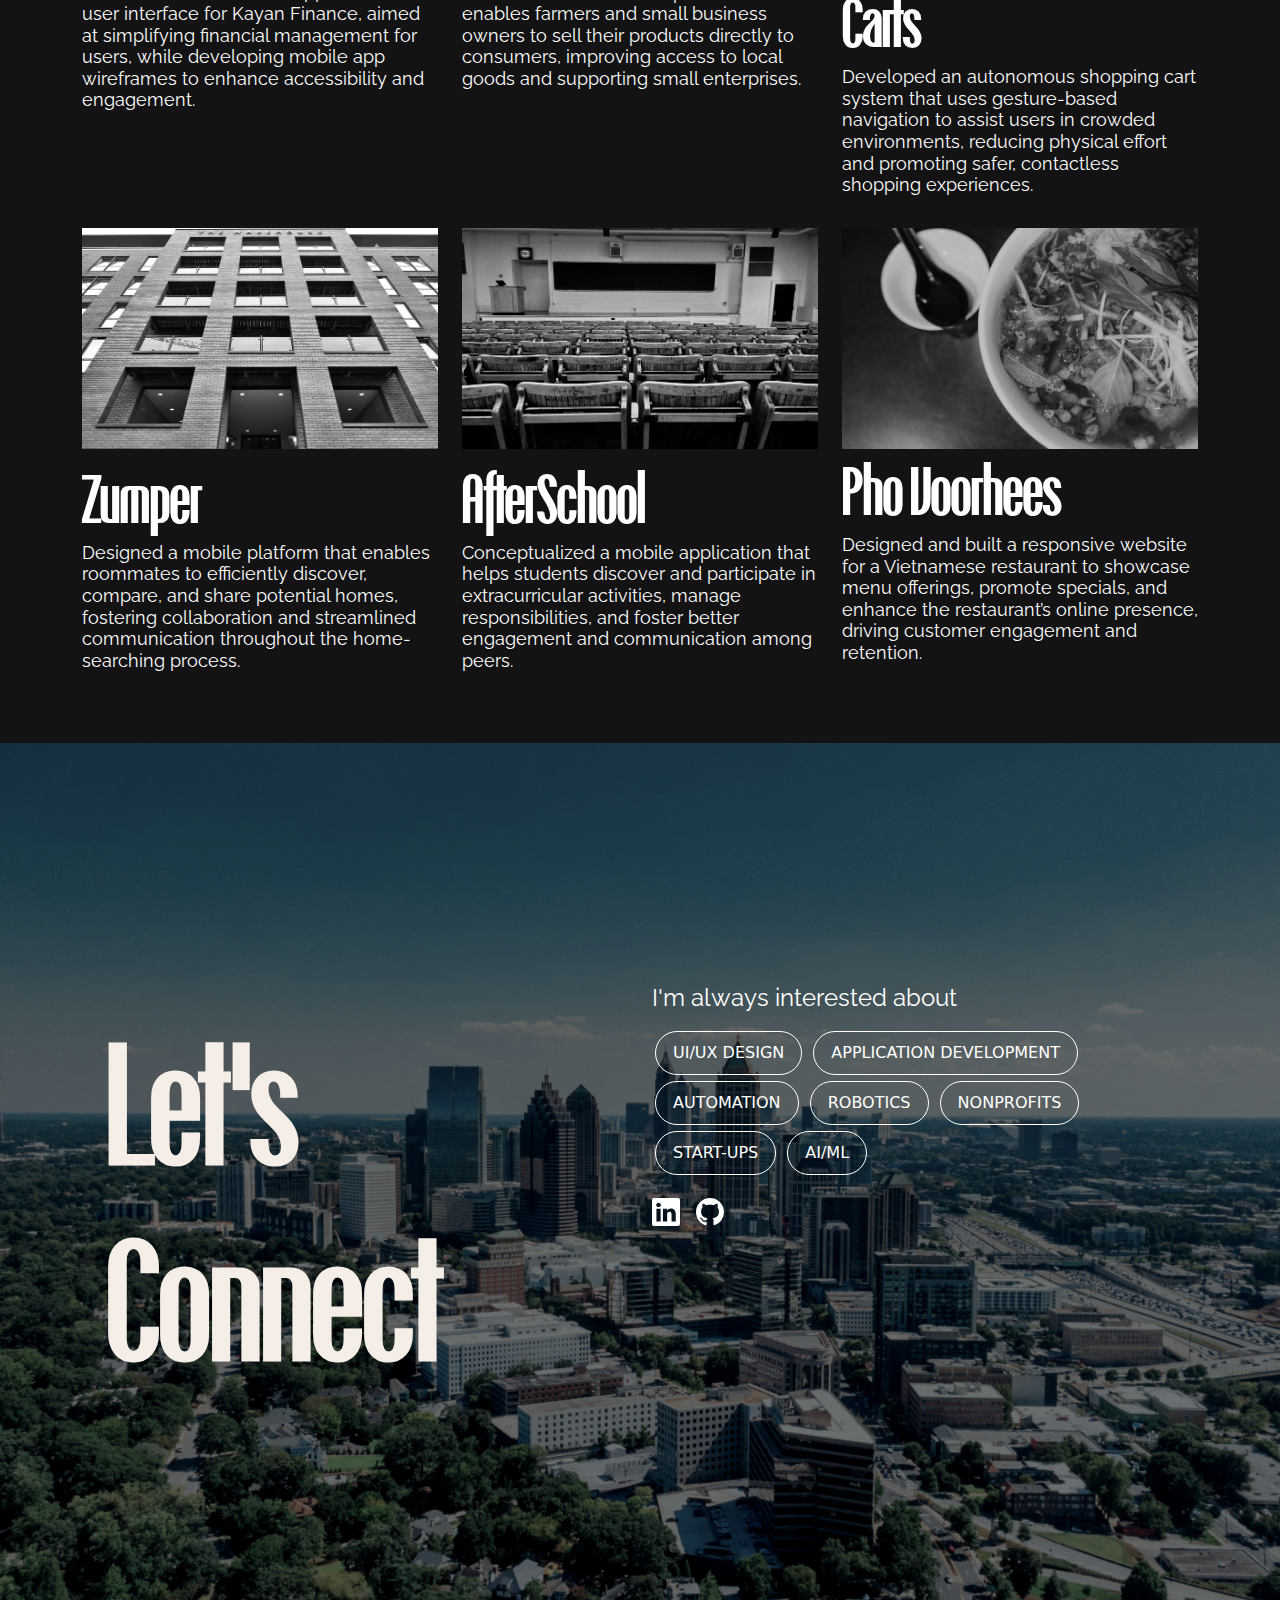
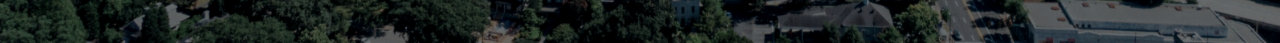
==== commit e70b1268: "Updated Zumper" ====
--- a/index.html
+++ b/index.html
@@ -52,7 +52,7 @@
   <!-- ======= Hero Section ======= -->
   <section id="hero" class="d-flex justify-content-center align-items-center">
     <div class="container row">
-        <div class="col-lg-6" data-aos="fade-left">
+        <div class="col-md-6 col-sm-12" data-aos="fade-left">
             <h1 class="uppercase">
                 <span class="split">
                     <div>Designer</div>
@@ -67,7 +67,7 @@
                 </span>
             </h1>
         </div>
-        <div class="col-lg-6" data-aos="fade-right">
+        <div class="col-md-6 col-sm-12" data-aos="fade-right">
             <p style="padding-bottom:8px;">Engineer and computer scientist specializing in AI, full-stack development, and user-centered design.</p>
             <div style="padding-bottom:16px;">
               <ul>
@@ -122,7 +122,7 @@
         </div>
 
         <div class="row portfolio-container">
-          <div class="col-lg-6 col-md-6 portfolio-item filter-app" data-aos="fade-up" style="padding-bottom: 16px;">
+          <div class="col-lg-4 col-md-6 portfolio-item filter-app" data-aos="fade-up" style="padding-bottom: 16px;">
             <div class="portfolio-links">
               <a href="https://github.com/vkh12/KayanFinance" title="Kayan Finance" target="_blank" rel="noopener noreferrer">
                 <img src="img/portfolio/KayanFinance.jpg"class="img-fluid" alt="">
@@ -134,7 +134,7 @@
             </div>
           </div>
 
-          <div class="col-lg-6 col-md-6 portfolio-item filter-app" data-aos="fade-up" style="padding-bottom: 16px;">
+          <div class="col-lg-4 col-md-6 portfolio-item filter-app" data-aos="fade-up" style="padding-bottom: 16px;">
             <div class="portfolio-links">
               <a href="virtualvendors.html" title="Virtual Vendors" target="_blank" rel="noopener noreferrer">
                 <img src="img/portfolio/VirtualVendors.jpg" class="img-fluid" alt="">
@@ -174,14 +174,14 @@
             </div>
           </div>
 -->
-          <div class="col-lg-6 col-md-6 portfolio-item filter-app" data-aos="fade-up" style="padding-bottom: 16px;">
+          <div class="col-lg-4 col-md-6 portfolio-item filter-app" data-aos="fade-up" style="padding-bottom: 16px;">
             <div class="portfolio-links" style="padding-bottom: 8px;">
               <a href="human-following-cart.html" title="Optimal Trajectories for Autonomous Human-Following Carts" target="_blank" rel="noopener noreferrer">
                 <img src="img/portfolio/human-following-cart.png" class="img-fluid" alt="">
               </a>
             </div>
             <div class="portfolio-info" style="padding-bottom: 8px;">
-              <a href="human-following-cart.html" title="Optimal Trajectories for Autonomous Human-Following Carts" target="_blank" rel="noopener noreferrer"><h2>Optimal Trajectories for Autonomous Human-Following Carts</h2></a>
+              <a href="human-following-cart.html" title="Optimal Trajectories for Autonomous Human-Following Carts" target="_blank" rel="noopener noreferrer"><h2>Human-Following Carts</h2></a>
               <h3>
                 Developed an autonomous shopping cart system that uses gesture-based navigation to assist users in crowded environments, 
                 reducing physical effort and promoting safer, contactless shopping experiences.
@@ -189,7 +189,7 @@
             </div>
           </div>
 
-          <div class="col-lg-6 col-md-6 portfolio-item filter-app" data-aos="fade-up" style="padding-bottom: 16px;">
+          <div class="col-lg-4 col-md-6 portfolio-item filter-app" data-aos="fade-up" style="padding-bottom: 16px;">
             <div class="portfolio-links" style="padding-bottom: 8px;">
               <a href="zumper.html" title="Zumper" target="_blank" rel="noopener noreferrer">
                 <img src="img/portfolio/Zumper.jpg" class="img-fluid" alt="">
@@ -198,13 +198,13 @@
             <div class="portfolio-info" style="padding-bottom: 8px;">
               <a href="zumper.html" title="Zumper" target="_blank" rel="noopener noreferrer"><h2>Zumper</h2></a>
               <h3>
-                Designed a platform that enables roommates to efficiently discover, compare, and share potential homes, fostering collaboration and streamlined 
+                Designed a mobile platform that enables roommates to efficiently discover, compare, and share potential homes, fostering collaboration and streamlined 
                 communication throughout the home-searching process.
               </h3>
             </div>
           </div>
 
-          <div class="col-lg-6 col-md-6 portfolio-item filter-app" data-aos="fade-up" style="padding-bottom: 16px;">
+          <div class="col-lg-4 col-md-6 portfolio-item filter-app" data-aos="fade-up" style="padding-bottom: 16px;">
             <div class="portfolio-links" style="padding-bottom: 8px;">
               <a href="afterschool.html" title="AfterSchool" target="_blank" rel="noopener noreferrer">
                 <img src="img/portfolio/AfterSchool.jpg" class="img-fluid" alt="">
@@ -218,7 +218,7 @@
             </div>
           </div>
 
-          <div class="col-lg-6 col-md-6 portfolio-item filter-app" data-aos="fade-up" style="padding-bottom: 16px;">
+          <div class="col-lg-4 col-md-6 portfolio-item filter-app" data-aos="fade-up" style="padding-bottom: 16px;">
             <div class="portfolio-links">
               <a href="https://github.com/vkh12/phovoorhees?tab=readme-ov-file" title="Pho Voorhees" target="_blank" rel="noopener noreferrer">
                 <img src="img/portfolio/PhoVoorhees.jpg"class="img-fluid" alt="">
--- a/style.css
+++ b/style.css
@@ -1165,7 +1165,7 @@
 }
 #virtualvendors-hero:before {
   content: "";
-  background: rgba(0, 0, 0, 0.9);
+  background: rgba(0, 0, 0, 0.4);
   position: absolute;
   bottom: 0;
   top: 0;
@@ -1375,7 +1375,7 @@
 #zumper-hero{
   width: 100%;
   height: calc(100vh);
-  background: url("img/project/Zumper/Zumper-Header.jpg") center center;
+  background: url("img/project/Zumper/ZumperHeader.jpg") center center;
   background-size: cover;
   position: relative;
   z-index: -2;
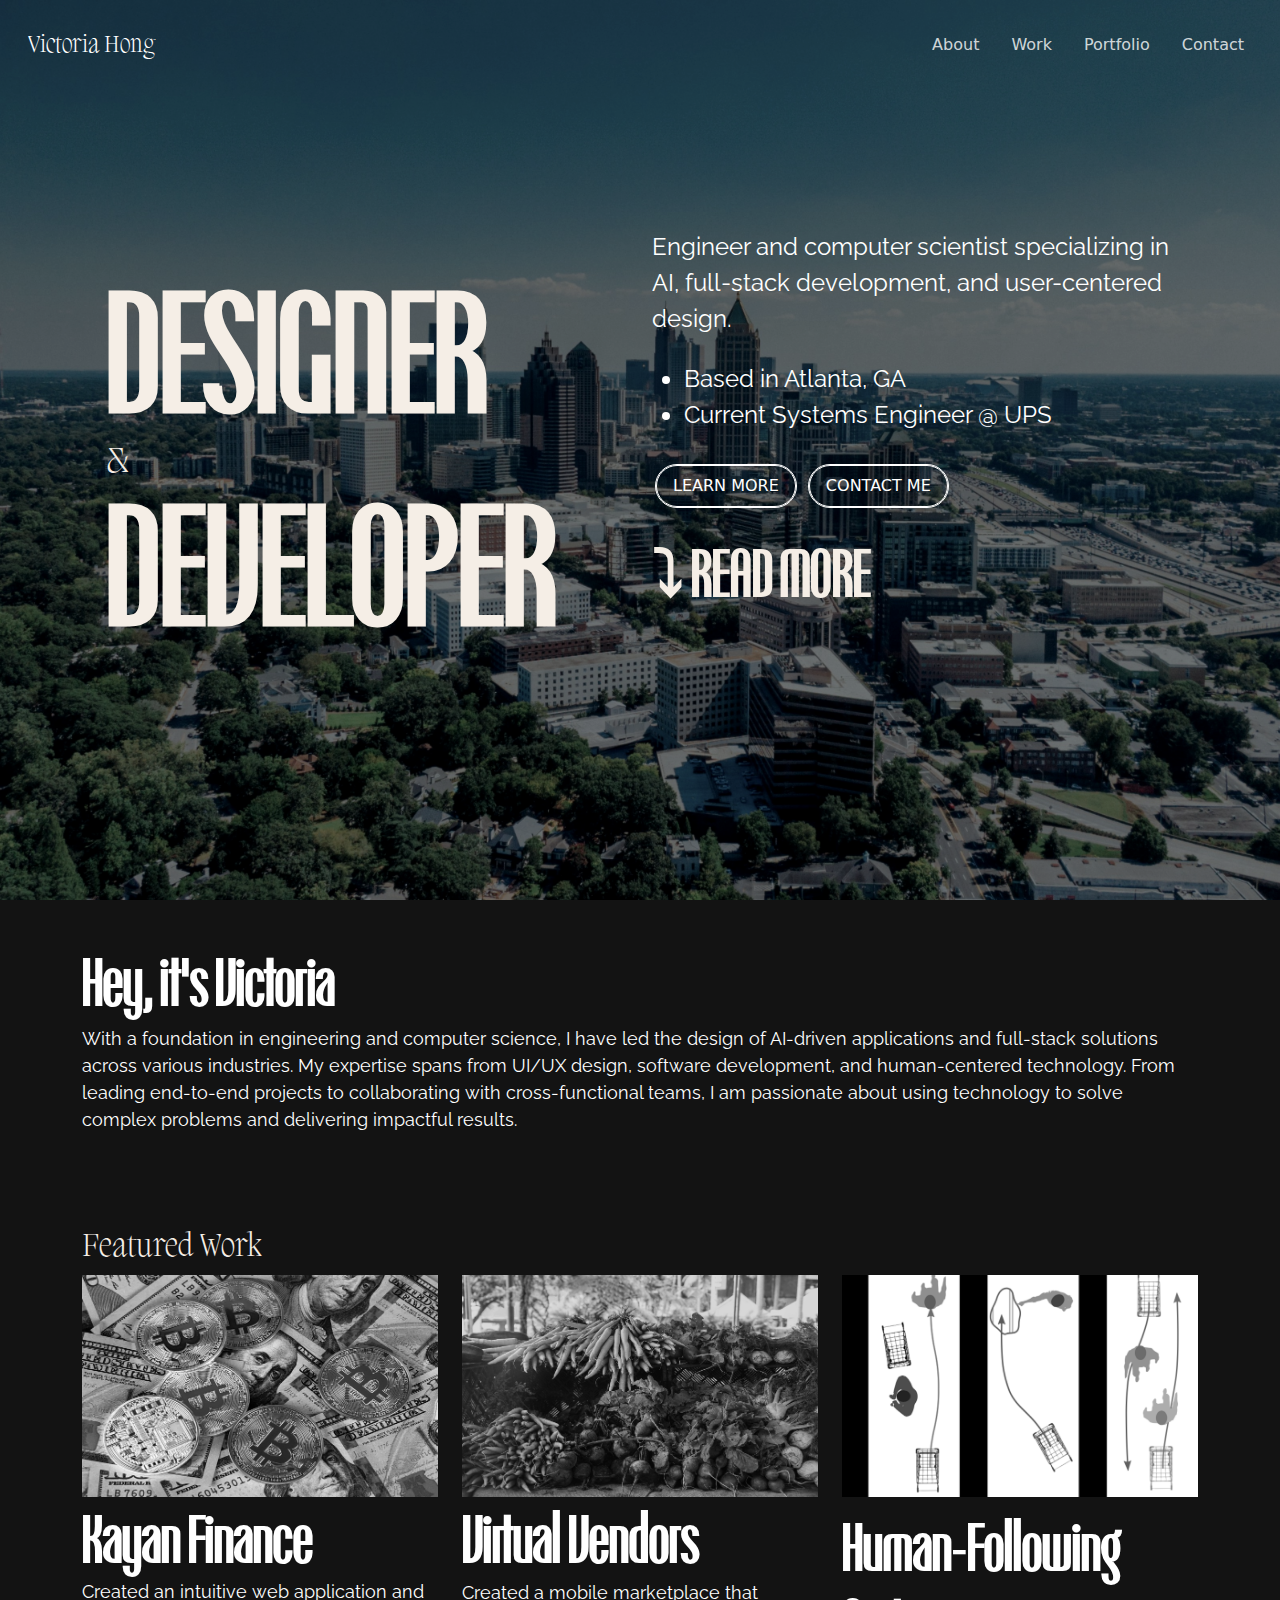
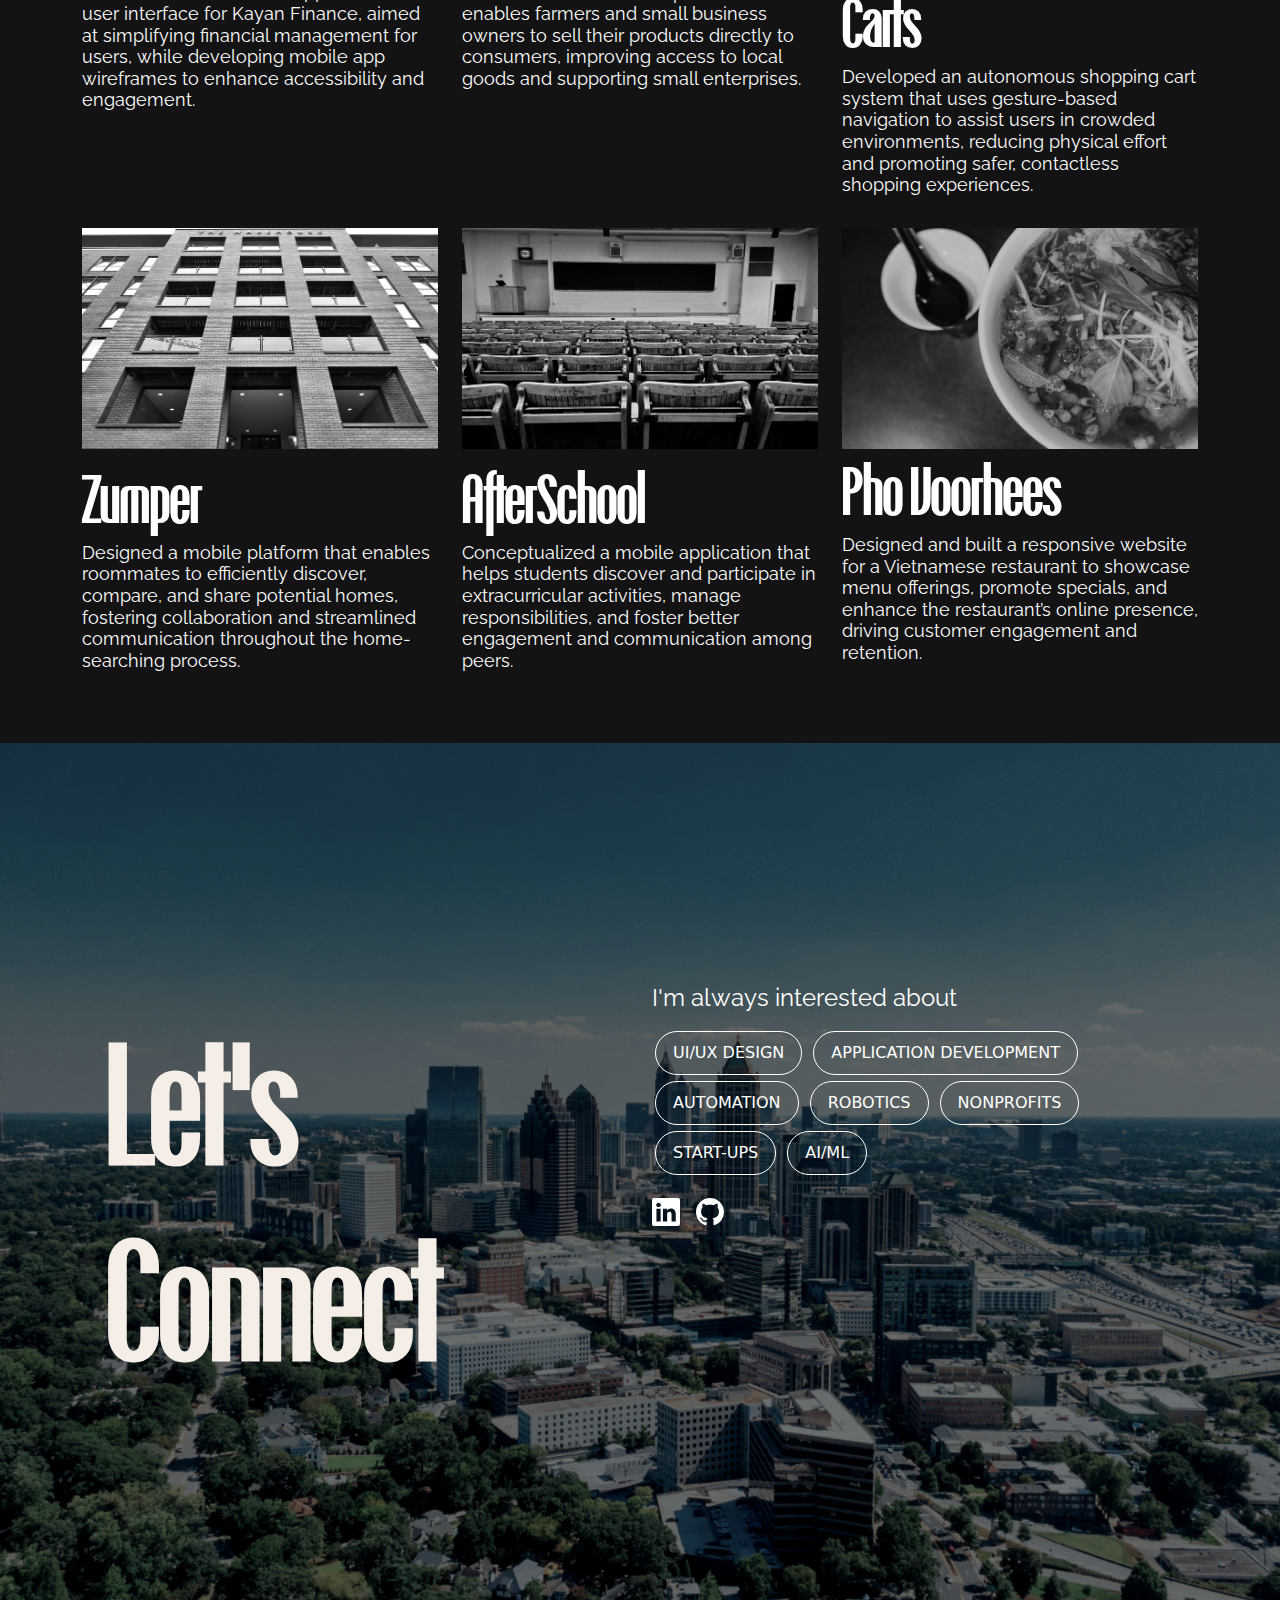
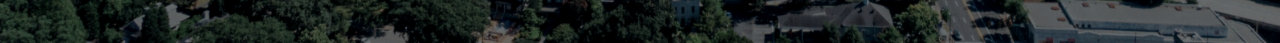
==== commit dd546942: "Added Portfolio" ====
--- a/index.html
+++ b/index.html
@@ -38,6 +38,7 @@
         <ul>
             <li><a class="nav-link scrollto" href="#about">About</a></li>
             <li><a class="nav-link scrollto" href="#portfolio">Work</a></li>
+            <li><a class="nav-link" href="/img/Portfolio.pdf" target="_blank">Portfolio</a></li>
             <li><a class="nav-link scrollto" href="#footer">Contact</a></li> 
             <!--
             <li><a class="nav-link scrollto" href="synergy.html">Synergy</a></li> 
@@ -264,12 +265,12 @@
             <div style="padding-top: 16px;">
               <div style="display: flex; gap: 16px;">
                 <a href="https://www.linkedin.com/in/victoriakhong/" style="cursor: pointer;">
-                  <svg xmlns="http://www.w3.org/2000/svg" width="28" height="28" fill="currentColor" class="bi bi-linkedin" viewBox="0 0 16 16">
+                  <svg xmlns="http://www.w3.org/2000/svg" width="28" height="28" fill="currentColor" class="bi bi-linkedin linkedin-icon" viewBox="0 0 16 16">
                     <path d="M0 1.146C0 .513.526 0 1.175 0h13.65C15.474 0 16 .513 16 1.146v13.708c0 .633-.526 1.146-1.175 1.146H1.175C.526 16 0 15.487 0 14.854zm4.943 12.248V6.169H2.542v7.225zm-1.2-8.212c.837 0 1.358-.554 1.358-1.248-.015-.709-.52-1.248-1.342-1.248S2.4 3.226 2.4 3.934c0 .694.521 1.248 1.327 1.248zm4.908 8.212V9.359c0-.216.016-.432.08-.586.173-.431.568-.878 1.232-.878.869 0 1.216.662 1.216 1.634v3.865h2.401V9.25c0-2.22-1.184-3.252-2.764-3.252-1.274 0-1.845.7-2.165 1.193v.025h-.016l.016-.025V6.169h-2.4c.03.678 0 7.225 0 7.225z"/>
                   </svg>
                 </a>
                 <a href="https://github.com/vkh12" style="cursor: pointer;">
-                  <svg xmlns="http://www.w3.org/2000/svg" width="28" height="28" fill="currentColor" class="bi bi-github" viewBox="0 0 16 16">
+                  <svg xmlns="http://www.w3.org/2000/svg" width="28" height="28" fill="currentColor" class="bi bi-github github-icon" viewBox="0 0 16 16">
                     <path d="M8 0C3.58 0 0 3.58 0 8c0 3.54 2.29 6.53 5.47 7.59.4.07.55-.17.55-.38 0-.19-.01-.82-.01-1.49-2.01.37-2.53-.49-2.69-.94-.09-.23-.48-.94-.82-1.13-.28-.15-.68-.52-.01-.53.63-.01 1.08.58 1.23.82.72 1.21 1.87.87 2.33.66.07-.52.28-.87.51-1.07-1.78-.2-3.64-.89-3.64-3.95 0-.87.31-1.59.82-2.15-.08-.2-.36-1.02.08-2.12 0 0 .67-.21 2.2.82.64-.18 1.32-.27 2-.27.68 0 1.36.09 2 .27 1.53-1.04 2.2-.82 2.2-.82.44 1.1.16 1.92.08 2.12.51.56.82 1.27.82 2.15 0 3.07-1.87 3.75-3.65 3.95.29.25.54.73.54 1.48 0 1.07-.01 1.93-.01 2.19 0 .21.15.46.55.38A8.01 8.01 0 0016 8c0-4.42-3.58-8-8-8z"/>
                   </svg>
                 </a>
--- a/style.css
+++ b/style.css
@@ -40,6 +40,22 @@
   color: white;
   font-size: 24px;
   font-feature-settings: "lnum";
+}
+
+.github-icon {
+  transition: fill 0.3s ease;
+}
+
+.github-icon:hover {
+  fill: #2dba4e;
+}
+
+.linkedin-icon {
+  transition: fill 0.3s ease;
+}
+
+.linkedin-icon:hover {
+  fill:  #0a66c2;
 }
 
 
